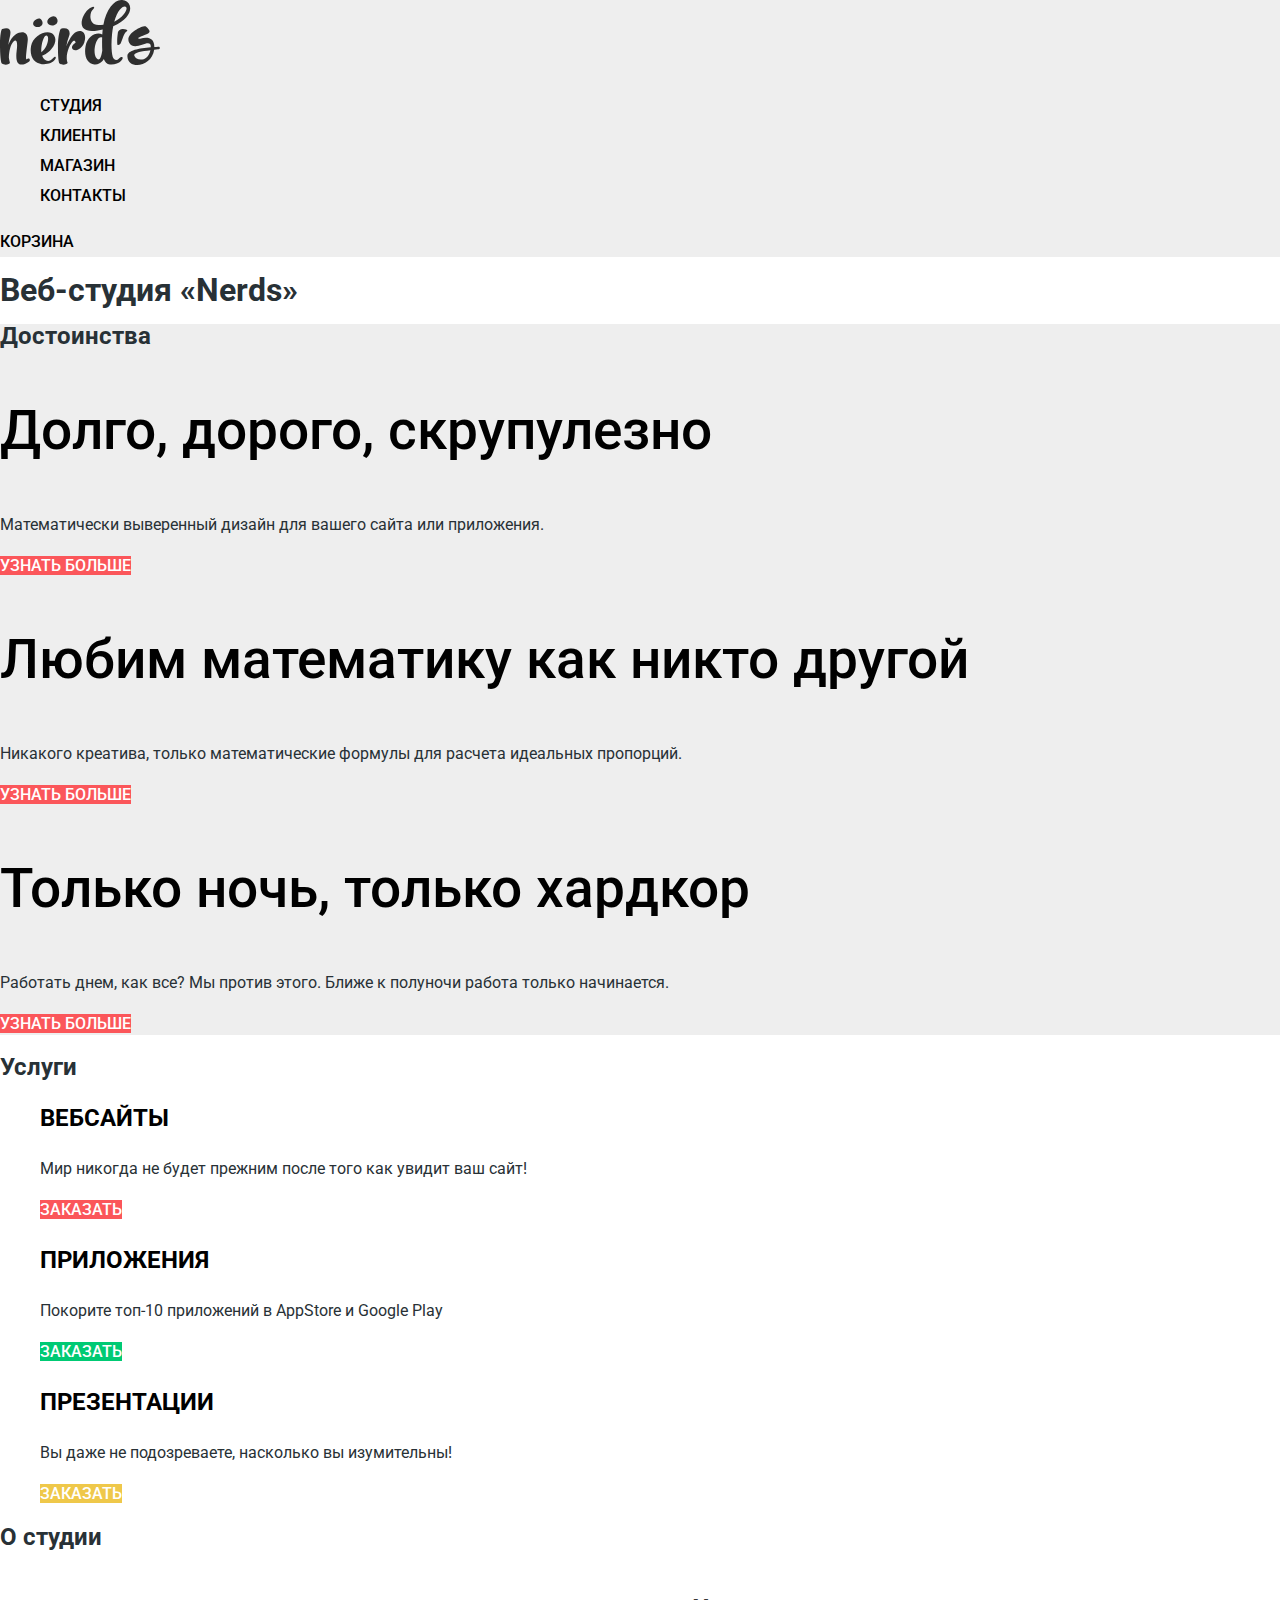
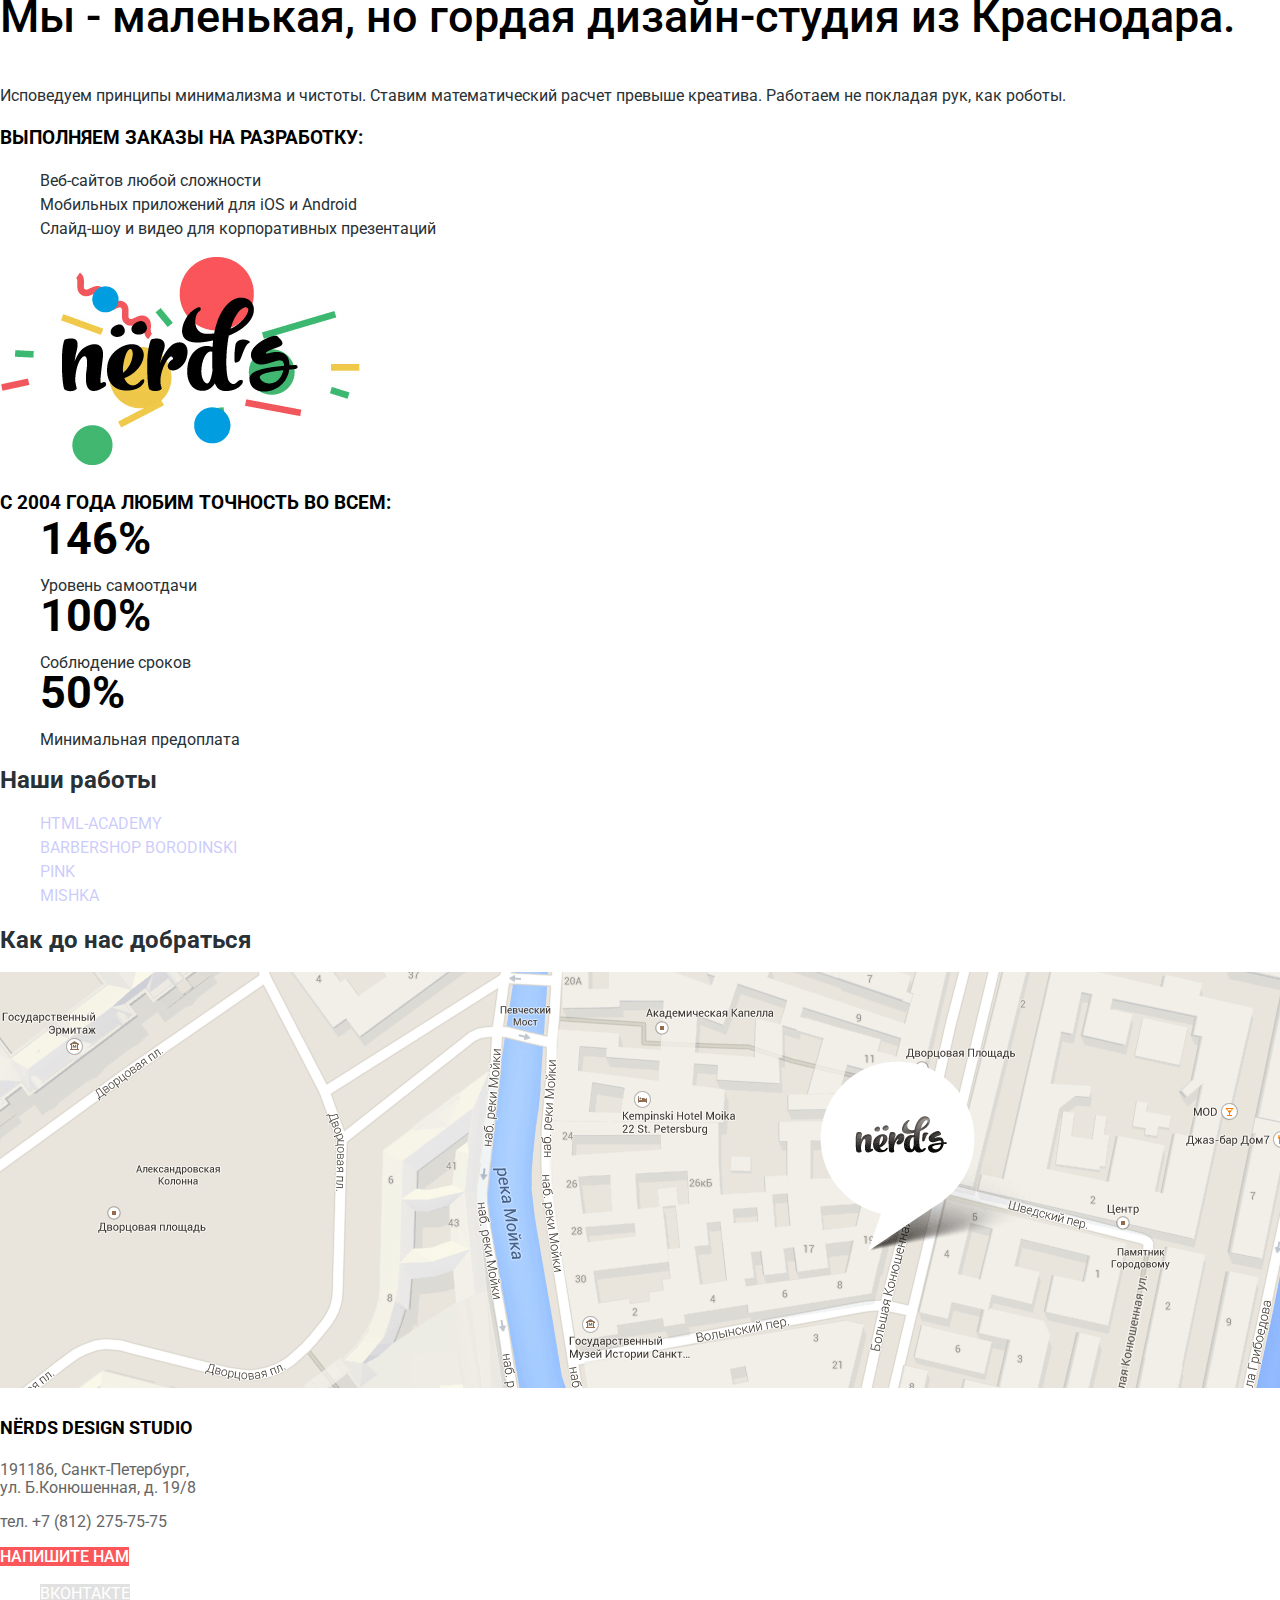
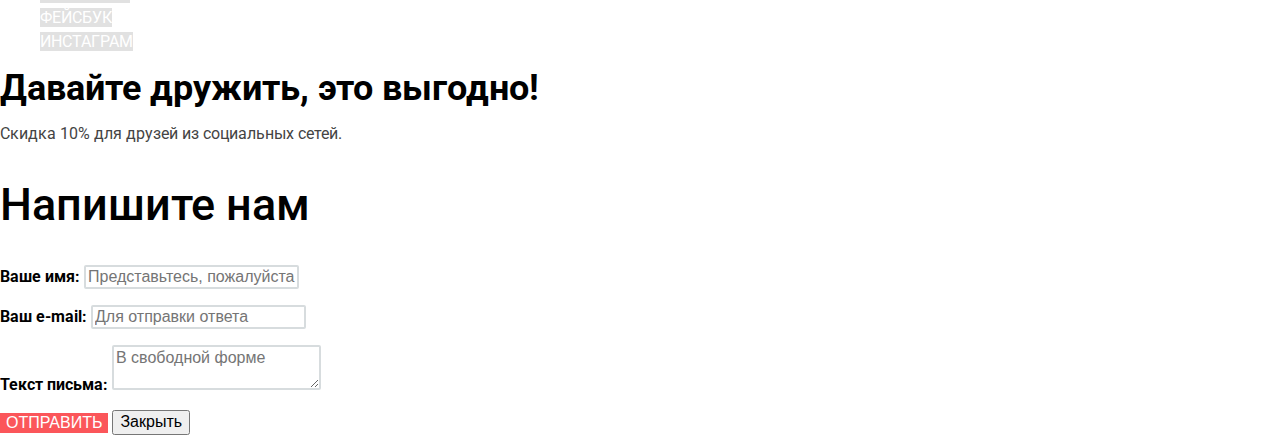
==== index.html @ 32ab4da9 "Базовая стилизация" ====
<!DOCTYPE html>
<html lang="ru">
<head>
	<meta charset="utf-8">
	<link href="css/normalize.css" rel="stylesheet">
	<link href="css/style.css" rel="stylesheet">
	<link href="https://fonts.googleapis.com/css?family=Roboto:400,500,700&amp;subset=cyrillic" rel="stylesheet">
	<title>Веб-студия «Nёrds»</title>
</head>
<body>
	<header class="main-header">
		<nav class="main-navigation">
    	<a class="main-header-logo">
      	<img src="img/nerds-logo.svg" width="160" height="65" alt="Логотип веб-студии «Nerds»">
      </a>
      <ul class="site-navigation">
        <li><a href="studio.html">Студия</a></li>
        <li><a href="customers.html">Клиенты</a></li>
        <li><a href="catalog.html">Магазин</a></li>
        <li><a href="contacts.html">Контакты</a></li>
      </ul>
      <a class="basket" href="#">Корзина</a>
		</nav>
	</header>
	<main class="container">
		<h1 class="visually-hidden">Веб-студия «Nerds»</h1>
		
		<section class="features">
			<h2 class="visually-hidden">Достоинства</h2>
		  <div class="slider">
		      <div class="slide">
		      	<h3 class="page-title">Долго, дорого, скрупулезно</h3>
		      	<p>Математически выверенный дизайн для вашего сайта или приложения.</p>
		      	<a class="button slide-button" href="#">Узнать больше</a>
		      </div>
		      <div class="slide">
		      	<h3 class="page-title">Любим математику как никто другой</h3>
		      	<p>Никакого креатива, только математические формулы для расчета идеальных пропорций.</p>
		      	<a class="button slide-button" href="#">Узнать больше</a>		      	
		      </div>
		      <div class="slide">
		      	<h3 class="page-title">Только ночь, только хардкор</h3>
		      	<p>Работать днем, как все? Мы против этого. Ближе к полуночи работа только начинается.</p>
		      	<a class="button slide-button" href="#">Узнать больше</a>		      	     	
		      </div>
		 </div>
		</section>
		<section class="services">
			<h2 class="visually-hidden">Услуги</h2>
			<ul class="services-list">
				<li class="services-item">
					<div><!-- Картинка в фоне --></div>
					<h3 class="services-title">Вебсайты</h3>
					<p>Мир никогда не будет прежним после того как увидит ваш сайт!</p>
					<a class="button button-red" href="#">Заказать</a>
				</li>
				<li class="services-item">
					<div><!-- Картинка в фоне --></div>
					<h3 class="services-title">Приложения</h3>
					<p>Покорите топ-10 приложений в AppStore и Google Play</p>
					<a class="button button-green" href="#">Заказать</a>
				</li>				
				<li class="services-item">
					<div><!-- Картинка в фоне --></div>
					<h3 class="services-title">Презентации</h3>
					<p>Вы даже не подозреваете, насколько вы изумительны!</p>
					<a class="button button-yellow" href="#">Заказать</a>
				</li>				
			</ul>
		</section>
		<section class="promo">
			<section class="promo-left">
				<h2 class="visually-hidden">О студии</h2>
				<p class="promo-big">Мы - маленькая, но гордая дизайн-студия из Краснодара.<p>
				<p>Исповедуем принципы минимализма и чистоты. Ставим математический расчет превыше креатива. Работаем не покладая рук, как роботы.</p>
				<h3>Выполняем заказы на разработку:</h3>
				<ul>
					<li>Веб-сайтов любой сложности</li>
					<li>Мобильных приложений для iOS и Android</li>
					<li>Слайд-шоу и видео для корпоративных презентаций</li>
				</ul>				
			</section>
			<section class="promo-right">
				<img src="img/nerds-illustration.png" width="360" height="208" alt="Логотип веб-студии «Nerds»">
				<h3>С 2004 года любим точность во всем:</h3>
				<ul>
					<li>
						<span class="promo-bold">146%</span>
						<p>Уровень самоотдачи</p>
					</li>
					<li>
						<span class="promo-bold">100%</span>
						<p>Соблюдение сроков</p>
					</li>
					<li>
						<span class="promo-bold">50%</span>
						<p>Минимальная предоплата</p>
					</li>					
				</ul>
			</section>
			<section class="promo-links">
				<h2 class="visually-hidden">Наши работы</h2>
				<ul>
					<li class="htmlacademy"><a href="#">HTML-Academy</a></li>
					<li class="borodinski"><a href="#">Barbershop Borodinski</a></li>
					<li class="pink"><a href="#">Pink</a></li>
					<li class="Mishka"><a href="#">Mishka</a></li>
				</ul>
			</section>
		</section>
	</main>
	<footer class="main-footer">
		<section class="footer-map">
			<h2 class="visually-hidden">Как до нас добраться</h2>
			<p>
				<img src="img/map.png" width="1440" height="416" alt="Офис компании по адресу: Санкт-Петербург, ул. Б.Конюшенная, д. 19/8">
			</p>
			<div class="footer-contacts">
				<h3>Nёrds design studio</h3>
				<p>
					191186, Санкт-Петербург,<br>
					ул. Б.Конюшенная, д. 19/8
				</p>
				<p>тел. +7 (812) 275-75-75</p>
				<a class="button button-write" href="#">Напишите нам</a>
			</div>
		</section>
		<section class="footer-social">
	    <ul>
	      <li><a class="social-button" href="#">Вконтакте</a></li>
	      <li><a class="social-button" href="#">Фейсбук</a></li>
	      <li><a class="social-button" href="#">Инстаграм</a></li>
	    </ul>
	    <b>Давайте дружить, это выгодно!</b>
	    <p>Скидка 10% для друзей из социальных сетей.</p>
		</section>
	</footer>

	<section class="modal modal-write">
		<h2>Напишите нам</h2>
    <form class="write-form" action="https://echo.htmlacademy.ru" method="post">
      <p class="write-item">
      	<label for="write-item-name">Ваше имя:</label>
      	<input id="write-item-name" type="text" name="name" value="" placeholder="Представьтесь, пожалуйста">
      </p>
      <p class="write-item">
      	<label for="write-item-email">Ваш e-mail:</label>
      	<input id="write-item-email" type="text" name="email" value="" placeholder="Для отправки ответа">
      </p>
      <p class="write-item">
      	<label for="write-item-text">Текст письма:</label>
      	<textarea id="write-item-text" type="text" name="text" value="" placeholder="В свободной форме"></textarea>
      </p>         
      <button class="button" type="submit">Отправить</button>
      <button class="modal-close">Закрыть</button>
    </form>			
	</section>	
</body>
</html>
---- css/style.css ----
body {
  margin: 0;
  padding: 0;

	font-family: 'Roboto', 'Myriad Pro', 'Candara', sans-serif;
	font-size: 16px;
	line-height: 24px;
	font-weight: 400;  /*Regular:400, Medium:500, Bold: 700*/
	color: #283136;

	background-color: #ffffff;
}

a {
	text-decoration: none;
	text-transform: uppercase;
}

ul {
	list-style: none;
}

.button {
  text-align: center;
  vertical-align: middle;
  text-transform: uppercase;

	line-height: 18px;	
	font-weight: 500;
	color: #ffffff;

  border: none;	
}

.main-header {
	background-color: #eeeeee;
}

.main-navigation {
	font-size: 16px;
	line-height: 30px;
	font-weight: 500;
}

.main-header-logo:hover {
	opacity: 0.8;
}

.main-header-logo:active {
	opacity: 0.3;
}

.main-navigation a {
	color: #000000;
}

.main-navigation a:hover {
	color: #fb565a;
}

.main-navigation a:active {
	color: #000000;
	opacity: 0.3;
}

.site-navigation-current a {
	padding-bottom: 12px;
	border-bottom: 2px solid #fb565a;
}

.page-title {
	font-size: 55px;
	line-height: 55px;
	color: #000000;
	font-weight: 500;	

	background-color: #eeeeee;
}

.features {
	background-color: #eeeeee;
}

.slide-button {
	background-color: #fb565a;
}

.slide-button:hover {
	background-color: #e74246;
}

.slide-button:active {
	opacity: 0.3;

	background-color: #d7373b;
}

.services-title {
	font-size: 24px;
	line-height: 30px;
	color: #000000;
	font-weight: 700;
	text-transform: uppercase;
}

.services-list li:nth-child(1) div {
	background-color: #fb565a;
	background-image: url("img/illustration-1.jpg");
  background-position: 0 0;
  background-repeat: repeat;
}

.services-list li:nth-child(2) div {
	background-color: #00ca74;
	background-image: url("img/illustration-2.jpg");
  background-position: 0 0;
  background-repeat: repeat;	
}

.services-list li:nth-child(3) div {
	background-color: #efc84a;
	background-image: url("img/illustration-3.jpg");
  background-position: 0 0;
  background-repeat: repeat;	
}

.button-red {
	background-color: #fb565a;
}

.button-red:hover {
	background-color: #e74246;
}

.button-red:active {
	opacity: 0.3;

	background-color: #d7373b;
}

.button-green {
	background-color: #00ca74;
}

.button-green:hover {
	background-color: #00bc6c;
}

.button-green:active {
	opacity: 0.3;

	background-color: #00aa62;
}

.button-yellow {
	background-color: #efc84a;
}

.button-yellow:hover {
	background-color: #eab534;
}

.button-yellow:active {
	opacity: 0.3;

	background-color: #e5a722;
}

.promo-big {
	font-size: 45px;
	line-height: 45px;
	color: #000000;
	font-weight: 500;	
}

.promo h3 {
	font-weight: 700;
	color: #000000;
	text-transform: uppercase;
}

.promo-right p {
	line-height: 18px;
}

.promo-bold {
	font-size: 45px;
	line-height: 10.06px;
	color: #000000;
	font-weight: 700;	
}

.promo-links li {
	opacity: 0.2;
}

.promo-links li:hover {
	opacity: 1;
}

.promo-links li:active {
	opacity: 0.1;
}

.promo-links .htmlacademy {
	background-image: url("img/logo-htmlacademy.png");
}

.promo-links .htmlacademy {
	background-image: url("img/logo-borodinski.png");
}

.promo-links .htmlacademy {
	background-image: url("img/logo-pink.png");
}

.promo-links .htmlacademy {
	background-image: url("img/logo-Mishka.png");
}

.filter fieldset {
  border: none;
}

.filter legend {
	font-size: 18px;
	line-height: 30px;
	color: #000000;
	font-weight: 700;
	text-transform: uppercase;
}

.filter label {
	line-height: 20px;
	text-transform: uppercase;
}

.filter-option input + label {
	line-height: 20px;
	text-transform: none;

	color: #283136;
}

.filter-option input:hover + label {
	color: #000000;
}

.filter-option input:disabled + label {
	opacity: 0.3;
}

.filter-button {
  color: #000000;

  background-color: #eeeeee;
}

.filter-button:hover {
	background-color: #dfdfdf;
}

.filter-button:active {
	opacity: 0.3;

	background-color: #d5d5d5;
}

.sorting fieldset {
  border: none;
}

.sorting legend {
	font-size: 18px;
	line-height: 18px;
	color: #000000;
	font-weight: 700;	

	text-transform: uppercase;	
}

.sorting-option label {
	font-size: 14px;
	line-height: 18px;
	color: #000000;
	font-weight: 400;	

	text-transform: uppercase;	
	opacity: 0.3;
}

.sorting-option label:hover {
	opacity: 0.6;
}

.sorting-option label:active {
	opacity: 1;
}

.option-current label {
	opacity: 1;
}

.catalog-item {
	border: 1px solid rgba(0,1,1,0.1);
}

.catalog-item:hover {
	border-color: rgba(77,77,77,0.1);
	box-shadow: 0 0 10px rgba(0, 1, 1, 0.2);
}

.catalog-item-hover h3 {
	font-size: 18px;
	line-height: 30px;
	color: #000000;
	font-weight: 700;	

	text-transform: uppercase; 
}

.catalog-item-hover p {
	font-size: 16px;
	line-height: 18px;
	color: #666666;
	font-weight: 400;	
}

.button-buy {
	background-color: #fb565a;
}

.button-buy:hover {
	background-color: #e74246;
}

.button-buy:active {
	opacity: 0.3;

	background-color: #d7373b;
}

.pagination-item a {
	color: #000000;
	font-weight: 500;

	background-color: #eeeeee;
}

.pagination-item a:hover {
	background-color: #dfdfdf;
}

.pagination-item a:active {
	background-color: #d5d5d5;
}

.pagination-item-current a {
	background-color: #ffffff;
	border: 3px solid #dbdbdb;
	border-radius: 2px;
}

.pagination-item-current a:hover,
.pagination-item-current a:active {
	background-color: #ffffff;
}

.footer-contacts {
	line-height: 18px;
	color: #666666;
}

.footer-contacts h3 {
	font-size: 18px;
	line-height: 30px;
	color: #000000;
	font-weight: 700;	

	text-transform: uppercase;
}

.button-write {
	background-color: #fb565a;
}

.button-write:hover {
	background-color: #e74246;
}

.button-write:active {
	opacity: 0.3;

	background-color: #d7373b;
}

.social-button {
	color: #ffffff;

	background-color: #e1e1e1;
}

.social-button:hover {
	background-color: #e74246;
}

.social-button:active {
	opacity: 0.3;

	background-color: #d7373b;
}

.footer-social b {
	font-size: 36px;
	line-height: 36px;
	color: #000000;
	font-weight: 700;
}

.footer-social p {
	line-height: 22px;
	color: #444444;
}

.modal {
	line-height: 18px;
}

.modal h2 {
	font-size: 45px;
	line-height: 45px;
	color: #000000;
	font-weight: 500;	
}

.write-item label {
	color: #000000;
	font-weight: 700;	
}

.write-item input, 
.write-item textarea {
	background-color: transparent;

	border: 2px solid #d7dcde;
	border-radius: 2px;
}

.write-item input:hover,
.write-item textarea:hover {
	border-color: #b4b9bb;
}

.write-item input:focus,
.write-item textarea:focus {
	border-color: #000000;
}

.write-item input:invalid,
.write-item textarea:invalid {
	color: #e74246;

	border-color: #e74246;
}

.write-form .button {
	font-size: 16px;
	line-height: 18px;
	color: #ffffff;
	text-transform: uppercase;

  text-align: center;
  vertical-align: middle;

	background-color: #fb565a;
	border: none;
}

.write-form button:hover {
	background-color: #e74246;
}

.write-form button:active {
	opacity: 0.3;

	background-color: #d7373b;
}
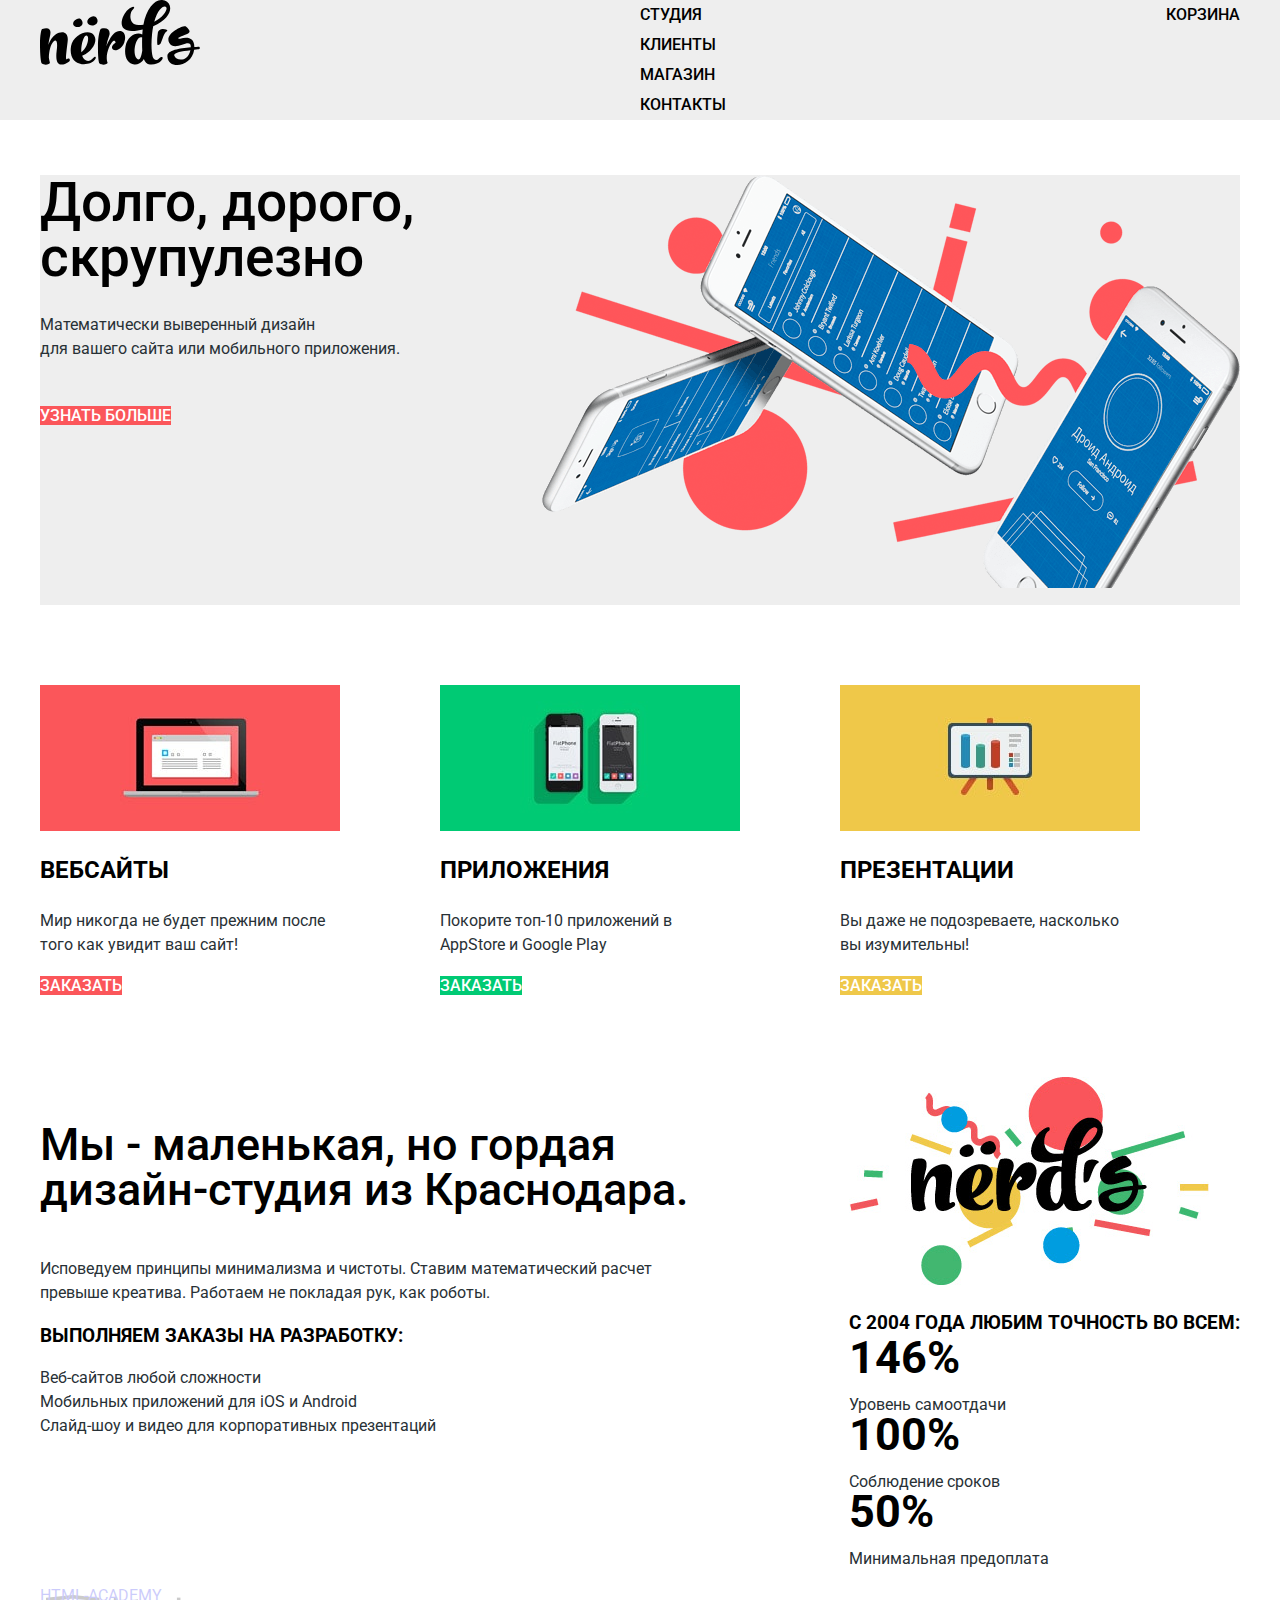
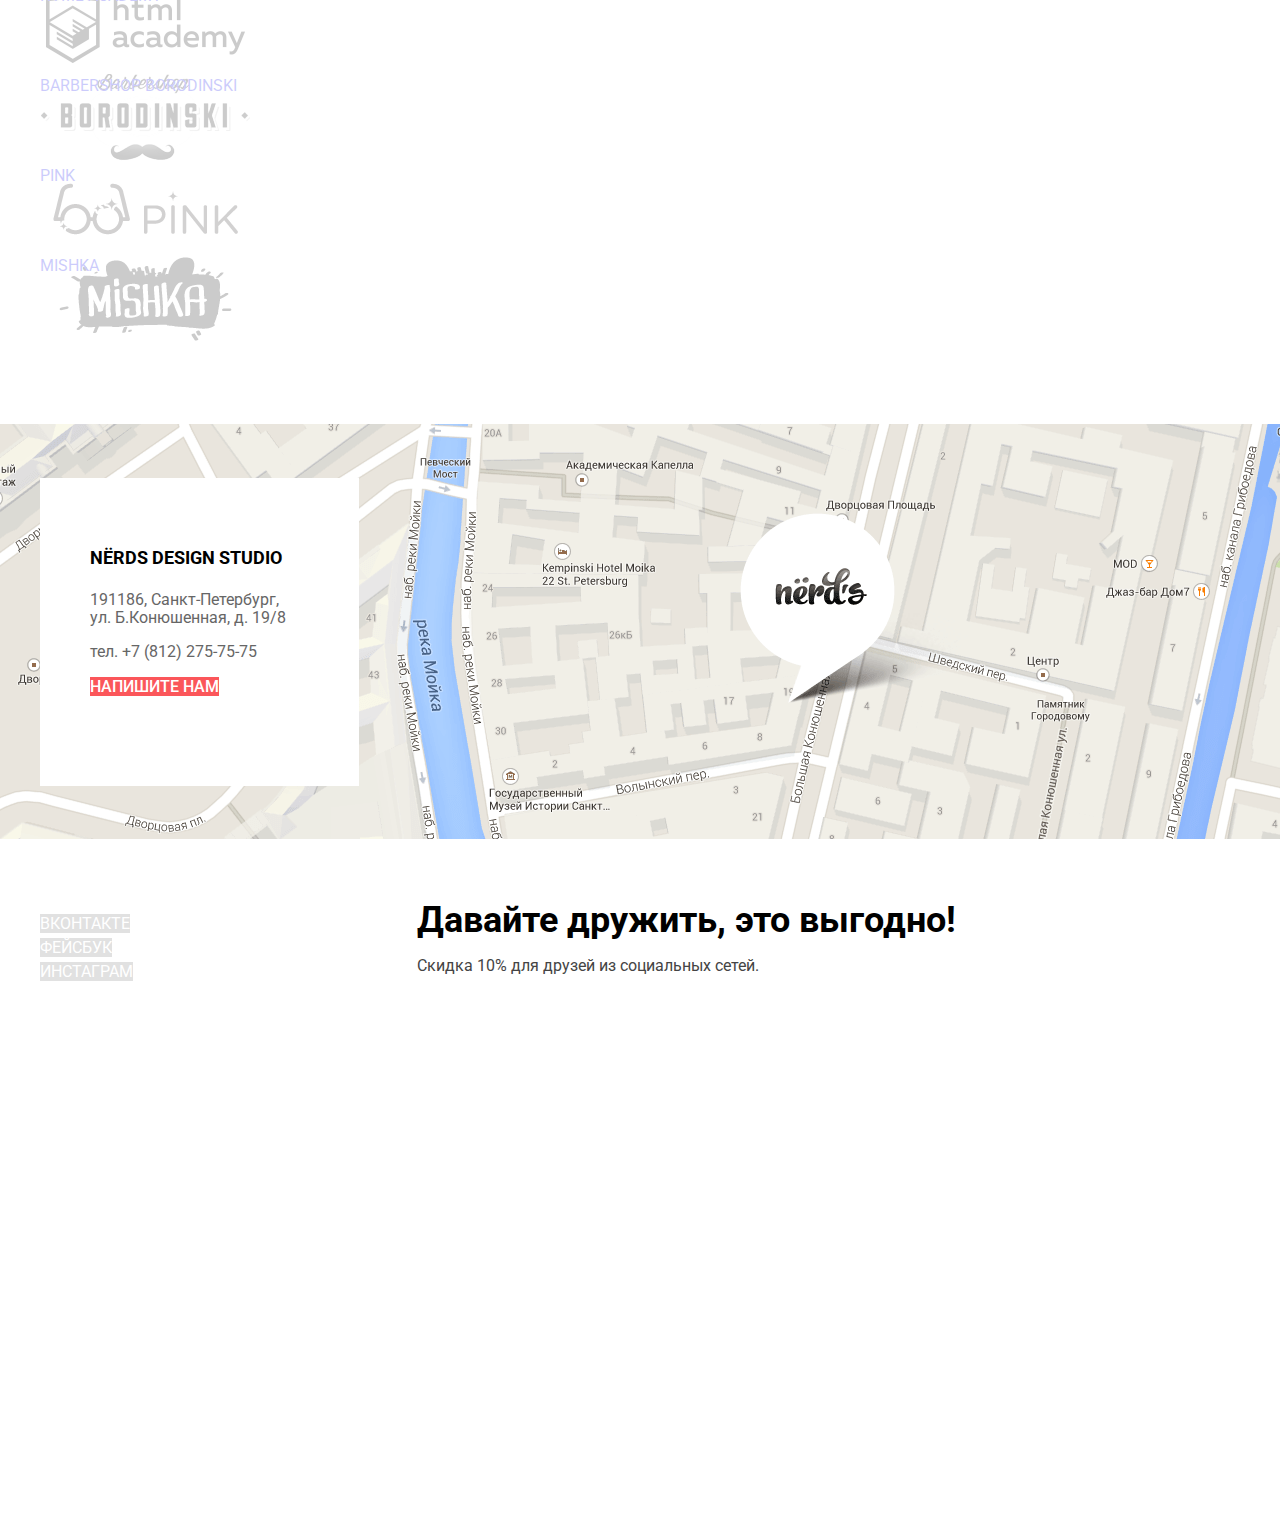
==== commit 3d58759f: "Сетка на флексбоксах Nerds" ====
--- a/index.html
+++ b/index.html
@@ -9,7 +9,7 @@
 </head>
 <body>
 	<header class="main-header">
-		<nav class="main-navigation">
+		<nav class="main-navigation container">
     	<a class="main-header-logo">
       	<img src="img/nerds-logo.svg" width="160" height="65" alt="Логотип веб-студии «Nerds»">
       </a>
@@ -29,18 +29,18 @@
 			<h2 class="visually-hidden">Достоинства</h2>
 		  <div class="slider">
 		      <div class="slide">
-		      	<h3 class="page-title">Долго, дорого, скрупулезно</h3>
-		      	<p>Математически выверенный дизайн для вашего сайта или приложения.</p>
+		      	<h3 class="page-title">Долго, дорого,<br>скрупулезно</h3>
+		      	<p>Математически выверенный дизайн<br>для вашего сайта или мобильного приложения.</p>
 		      	<a class="button slide-button" href="#">Узнать больше</a>
 		      </div>
-		      <div class="slide">
-		      	<h3 class="page-title">Любим математику как никто другой</h3>
-		      	<p>Никакого креатива, только математические формулы для расчета идеальных пропорций.</p>
-		      	<a class="button slide-button" href="#">Узнать больше</a>		      	
+		      <div class="slide visually-hidden"> <!-- visually-hidden временно -->
+		      	<h3 class="page-title">Любим математику<br>как никто другой</h3>
+		      	<p>Никакого креатива, только математические формулы<br>для расчета идеальных пропорций.</p>
+		      	<a class="button slide-button" href="#">Узнать больше</a>		      
 		      </div>
-		      <div class="slide">
-		      	<h3 class="page-title">Только ночь, только хардкор</h3>
-		      	<p>Работать днем, как все? Мы против этого. Ближе к полуночи работа только начинается.</p>
+		      <div class="slide visually-hidden"> <!-- visually-hidden временно -->
+		      	<h3 class="page-title">Только ночь,<br>только хардкор</h3>
+		      	<p>Работать днем, как все? Мы против этого.<br>Ближе к полуночи работа только начинается.</p>
 		      	<a class="button slide-button" href="#">Узнать больше</a>		      	     	
 		      </div>
 		 </div>
@@ -69,35 +69,37 @@
 			</ul>
 		</section>
 		<section class="promo">
-			<section class="promo-left">
-				<h2 class="visually-hidden">О студии</h2>
-				<p class="promo-big">Мы - маленькая, но гордая дизайн-студия из Краснодара.<p>
-				<p>Исповедуем принципы минимализма и чистоты. Ставим математический расчет превыше креатива. Работаем не покладая рук, как роботы.</p>
-				<h3>Выполняем заказы на разработку:</h3>
-				<ul>
-					<li>Веб-сайтов любой сложности</li>
-					<li>Мобильных приложений для iOS и Android</li>
-					<li>Слайд-шоу и видео для корпоративных презентаций</li>
-				</ul>				
-			</section>
-			<section class="promo-right">
-				<img src="img/nerds-illustration.png" width="360" height="208" alt="Логотип веб-студии «Nerds»">
-				<h3>С 2004 года любим точность во всем:</h3>
-				<ul>
-					<li>
-						<span class="promo-bold">146%</span>
-						<p>Уровень самоотдачи</p>
-					</li>
-					<li>
-						<span class="promo-bold">100%</span>
-						<p>Соблюдение сроков</p>
-					</li>
-					<li>
-						<span class="promo-bold">50%</span>
-						<p>Минимальная предоплата</p>
-					</li>					
-				</ul>
-			</section>
+			<div class="promo-columns">
+				<section class="promo-left">
+					<h2 class="visually-hidden">О студии</h2>
+					<p class="promo-big">Мы - маленькая, но гордая дизайн-студия из Краснодара.<p>
+					<p>Исповедуем принципы минимализма и чистоты. Ставим математический расчет превыше креатива. Работаем не покладая рук, как роботы.</p>
+					<h3>Выполняем заказы на разработку:</h3>
+					<ul>
+						<li>Веб-сайтов любой сложности</li>
+						<li>Мобильных приложений для iOS и Android</li>
+						<li>Слайд-шоу и видео для корпоративных презентаций</li>
+					</ul>				
+				</section>
+				<section class="promo-right">
+					<img src="img/nerds-illustration.png" width="360" height="208" alt="Логотип веб-студии «Nerds»">
+					<h3>С 2004 года любим точность во всем:</h3>
+					<ul>
+						<li>
+							<span class="promo-bold">146%</span>
+							<p>Уровень самоотдачи</p>
+						</li>
+						<li>
+							<span class="promo-bold">100%</span>
+							<p>Соблюдение сроков</p>
+						</li>
+						<li>
+							<span class="promo-bold">50%</span>
+							<p>Минимальная предоплата</p>
+						</li>					
+					</ul>
+				</section>
+			</div>	
 			<section class="promo-links">
 				<h2 class="visually-hidden">Наши работы</h2>
 				<ul>
@@ -112,31 +114,35 @@
 	<footer class="main-footer">
 		<section class="footer-map">
 			<h2 class="visually-hidden">Как до нас добраться</h2>
-			<p>
+			<p class="visually-hidden">
 				<img src="img/map.png" width="1440" height="416" alt="Офис компании по адресу: Санкт-Петербург, ул. Б.Конюшенная, д. 19/8">
 			</p>
-			<div class="footer-contacts">
-				<h3>Nёrds design studio</h3>
-				<p>
-					191186, Санкт-Петербург,<br>
-					ул. Б.Конюшенная, д. 19/8
-				</p>
-				<p>тел. +7 (812) 275-75-75</p>
-				<a class="button button-write" href="#">Напишите нам</a>
+			<div class="container">
+				<div class="footer-contacts">
+					<h3>Nёrds design studio</h3>
+					<p>
+						191186, Санкт-Петербург,<br>
+						ул. Б.Конюшенная, д. 19/8
+					</p>
+					<p>тел. +7 (812) 275-75-75</p>
+					<a class="button button-write" href="#">Напишите нам</a>
+				</div>
 			</div>
 		</section>
-		<section class="footer-social">
+		<section class="footer-social container">
 	    <ul>
 	      <li><a class="social-button" href="#">Вконтакте</a></li>
 	      <li><a class="social-button" href="#">Фейсбук</a></li>
 	      <li><a class="social-button" href="#">Инстаграм</a></li>
 	    </ul>
-	    <b>Давайте дружить, это выгодно!</b>
-	    <p>Скидка 10% для друзей из социальных сетей.</p>
+	    <div>
+		    <b>Давайте дружить, это выгодно!</b>
+		    <p>Скидка 10% для друзей из социальных сетей.</p>
+	    </div>
 		</section>
 	</footer>
 
-	<section class="modal modal-write">
+	<section class="modal modal-write visually-hidden"> <!-- visually-hidden временно -->
 		<h2>Напишите нам</h2>
     <form class="write-form" action="https://echo.htmlacademy.ru" method="post">
       <p class="write-item">
@@ -154,6 +160,6 @@
       <button class="button" type="submit">Отправить</button>
       <button class="modal-close">Закрыть</button>
     </form>			
-	</section>	
+	</section>
 </body>
 </html>--- a/css/style.css
+++ b/css/style.css
@@ -17,7 +17,23 @@
 }
 
 ul {
+  margin: 0;
+  padding: 0;	
 	list-style: none;
+}
+
+.visually-hidden {
+  position: absolute;
+  clip: rect(0 0 0 0);
+  width: 1px;
+  height: 1px;
+  margin: -1px;
+ }
+
+ .container {
+  width: 1200px;
+  margin: 0 auto;
+  padding: 0 20px;	
 }
 
 .button {
@@ -36,7 +52,15 @@
 	background-color: #eeeeee;
 }
 
+.inner-page .main-header {
+	margin-bottom: 60px;
+}
+
 .main-navigation {
+	display: flex;
+	justify-content: space-between;
+	
+
 	font-size: 16px;
 	line-height: 30px;
 	font-weight: 500;
@@ -72,13 +96,64 @@
 	font-size: 55px;
 	line-height: 55px;
 	color: #000000;
-	font-weight: 500;	
+	font-weight: 500;
 
 	background-color: #eeeeee;
 }
 
-.features {
+.slide .page-title {
+	margin-bottom: 28px;
+}
+
+.inner-page .page-title {
+	box-sizing: border-box;
+	height: 240px;
+	width: 100%;
+	margin: 0;
+	
+	padding-top: 82px;
+	text-align: center;
+}
+
+.features {	
+	margin-bottom: 80px;
+
 	background-color: #eeeeee;
+}
+
+.slide {
+	height: 430px;
+
+	background-repeat: no-repeat;
+	background-position: top right;
+}
+
+.slide:nth-child(1) {
+	background-image: url("../img/slide1.png");
+}
+
+.slide:nth-child(1) .page-title {
+	width: 400px;
+}
+
+.slide:nth-child(2) {
+	background-image: url("../img/slide2.png");
+}
+
+.slide:nth-child(2) .page-title {
+	width: 520px;
+}
+
+.slide:nth-child(3) {
+	background-image: url("../img/slide3.png");
+}
+
+.slide:nth-child(3) .page-title {
+	width: 415px;
+}
+
+.slide p {
+	margin-bottom: 42px;
 }
 
 .slide-button {
@@ -93,6 +168,15 @@
 	opacity: 0.3;
 
 	background-color: #d7373b;
+}
+
+.services {
+	margin-bottom: 80px;
+}
+
+.services-list {
+	display: flex;
+	justify-content: flex-start;
 }
 
 .services-title {
@@ -103,25 +187,30 @@
 	text-transform: uppercase;
 }
 
-.services-list li:nth-child(1) div {
+.services-item {
+	margin-right: 100px;
+}
+
+.services-item div {
+  width: 300px;
+  height: 146px;
+  background-position: 0 0;
+  background-repeat: no-repeat;  
+}
+
+.services-item:nth-child(1) div {
 	background-color: #fb565a;
-	background-image: url("img/illustration-1.jpg");
-  background-position: 0 0;
-  background-repeat: repeat;
-}
-
-.services-list li:nth-child(2) div {
+	background-image: url("../img/illustration-1.jpg");
+}
+
+.services-item:nth-child(2) div {
 	background-color: #00ca74;
-	background-image: url("img/illustration-2.jpg");
-  background-position: 0 0;
-  background-repeat: repeat;	
-}
-
-.services-list li:nth-child(3) div {
+	background-image: url("../img/illustration-2.jpg");
+}
+
+.services-item:nth-child(3) div {
 	background-color: #efc84a;
-	background-image: url("img/illustration-3.jpg");
-  background-position: 0 0;
-  background-repeat: repeat;	
+	background-image: url("../img/illustration-3.jpg");
 }
 
 .button-red {
@@ -164,6 +253,20 @@
 	opacity: 0.3;
 
 	background-color: #e5a722;
+}
+
+.promo {
+	display: flex;
+	flex-direction: column;
+}
+
+.promo-columns {
+	display: flex;
+	justify-content: space-between;
+}
+
+.promo-left {
+	width: 660px;
 }
 
 .promo-big {
@@ -202,23 +305,40 @@
 	opacity: 0.1;
 }
 
+.promo-links li {
+	width: 210px;
+	height: 90px;
+	background-position: center center;
+	background-repeat: no-repeat;
+}
+
 .promo-links .htmlacademy {
-	background-image: url("img/logo-htmlacademy.png");
-}
-
-.promo-links .htmlacademy {
-	background-image: url("img/logo-borodinski.png");
-}
-
-.promo-links .htmlacademy {
-	background-image: url("img/logo-pink.png");
-}
-
-.promo-links .htmlacademy {
-	background-image: url("img/logo-Mishka.png");
+	background-image: url("../img/logo-htmlacademy.png");
+}
+
+.promo-links .borodinski {
+	background-image: url("../img/logo-borodinski.png");
+}
+
+.promo-links .pink {
+	background-image: url("../img/logo-pink.png");
+}
+
+.promo-links .Mishka {
+	background-image: url("../img/logo-Mishka.png");
+}
+
+.catalog-columns {
+  display: flex;
+  justify-content: space-between;
+}
+
+.filters {
+	width: 260px;
 }
 
 .filter fieldset {
+	padding: 0;
   border: none;
 }
 
@@ -235,6 +355,11 @@
 	text-transform: uppercase;
 }
 
+.filter-price {
+	background-color: #eeeeee;
+	border: none;
+}
+
 .filter-option input + label {
 	line-height: 20px;
 	text-transform: none;
@@ -266,6 +391,10 @@
 	background-color: #d5d5d5;
 }
 
+.catalog {
+	width: 760px;
+}
+
 .sorting fieldset {
   border: none;
 }
@@ -301,13 +430,71 @@
 	opacity: 1;
 }
 
+.catalog-list {
+	display: flex;
+  flex-wrap: wrap;
+
+  width: 760px;
+  padding: 0;
+  margin: 0;
+}
+
 .catalog-item {
-	border: 1px solid rgba(0,1,1,0.1);
-}
-
-.catalog-item:hover {
+	width: 360px;
+	height: 616px;
+	margin-right: 40px;
+	margin-bottom: 33px;
+	position: relative;
+
+	box-shadow: inset 0px 0px 0px 1px rgba(0,1,1,0.1);
+	border-radius: 5px 5px 0 0;
+}
+
+.catalog-item:nth-child(even) {
+	margin-right: 0;
+}
+
+.catalog-item:hover .catalog-item-hover {
+	display: block;
+}
+
+.catalog-item div:first-child {
+	width: 360px;
+	height: 40px;
+	background-image: url("../img/browser-light.svg");
+	margin: 0;
+}
+
+.catalog-item-hover {
+	height: inherit;
+	position: absolute;
+	top: 0;
+	left: 0;
+
 	border-color: rgba(77,77,77,0.1);
-	box-shadow: 0 0 10px rgba(0, 1, 1, 0.2);
+	box-shadow: 0 0 10px rgba(0, 1, 1, 0.2);	
+	display: none;	
+}
+
+.catalog-item-hover div:first-child {
+	width: 360px;
+	height: 40px;
+	margin: 0;
+	
+	background-image: url("../img/browser.svg");
+}
+
+.catalog-item-hover div:last-child {
+	box-sizing: border-box;
+	width: 360px;
+	height: 231px;	
+	position: absolute;
+	bottom: 0;
+
+	text-align: center;
+	padding-top: 30px;
+
+	background-color: #eeeeee;
 }
 
 .catalog-item-hover h3 {
@@ -317,6 +504,9 @@
 	font-weight: 700;	
 
 	text-transform: uppercase; 
+
+	margin-top: 0;
+	margin-bottom: 19px;
 }
 
 .catalog-item-hover p {
@@ -324,6 +514,8 @@
 	line-height: 18px;
 	color: #666666;
 	font-weight: 400;	
+
+	margin-bottom: 30px;
 }
 
 .button-buy {
@@ -338,6 +530,10 @@
 	opacity: 0.3;
 
 	background-color: #d7373b;
+}
+
+.pagination-list {
+	margin-top: 60px;
 }
 
 .pagination-item a {
@@ -366,9 +562,35 @@
 	background-color: #ffffff;
 }
 
+.main-footer {
+	margin-top: 80px;
+}
+
+.inner-page .main-footer {
+	margin-top: 60px;
+}
+
+.footer-map {
+	height: 415px;
+	background-image: url("../img/map.png");
+	background-position: top center;
+	background-repeat: no-repeat;
+}
+
+.footer-map .container {
+	padding-top: 54px;
+}
+
 .footer-contacts {
+	box-sizing: border-box;
+	width: 319px;
+	height: 308px;
+	padding: 47px 50px;
+
 	line-height: 18px;
 	color: #666666;
+
+	background-color: #ffffff;
 }
 
 .footer-contacts h3 {
@@ -392,6 +614,17 @@
 	opacity: 0.3;
 
 	background-color: #d7373b;
+}
+
+.footer-social {
+	display: flex;
+	align-items: center;
+	height: 217px;
+}
+
+.footer-social div {
+	margin-left: auto;
+	margin-right: auto;
 }
 
 .social-button {
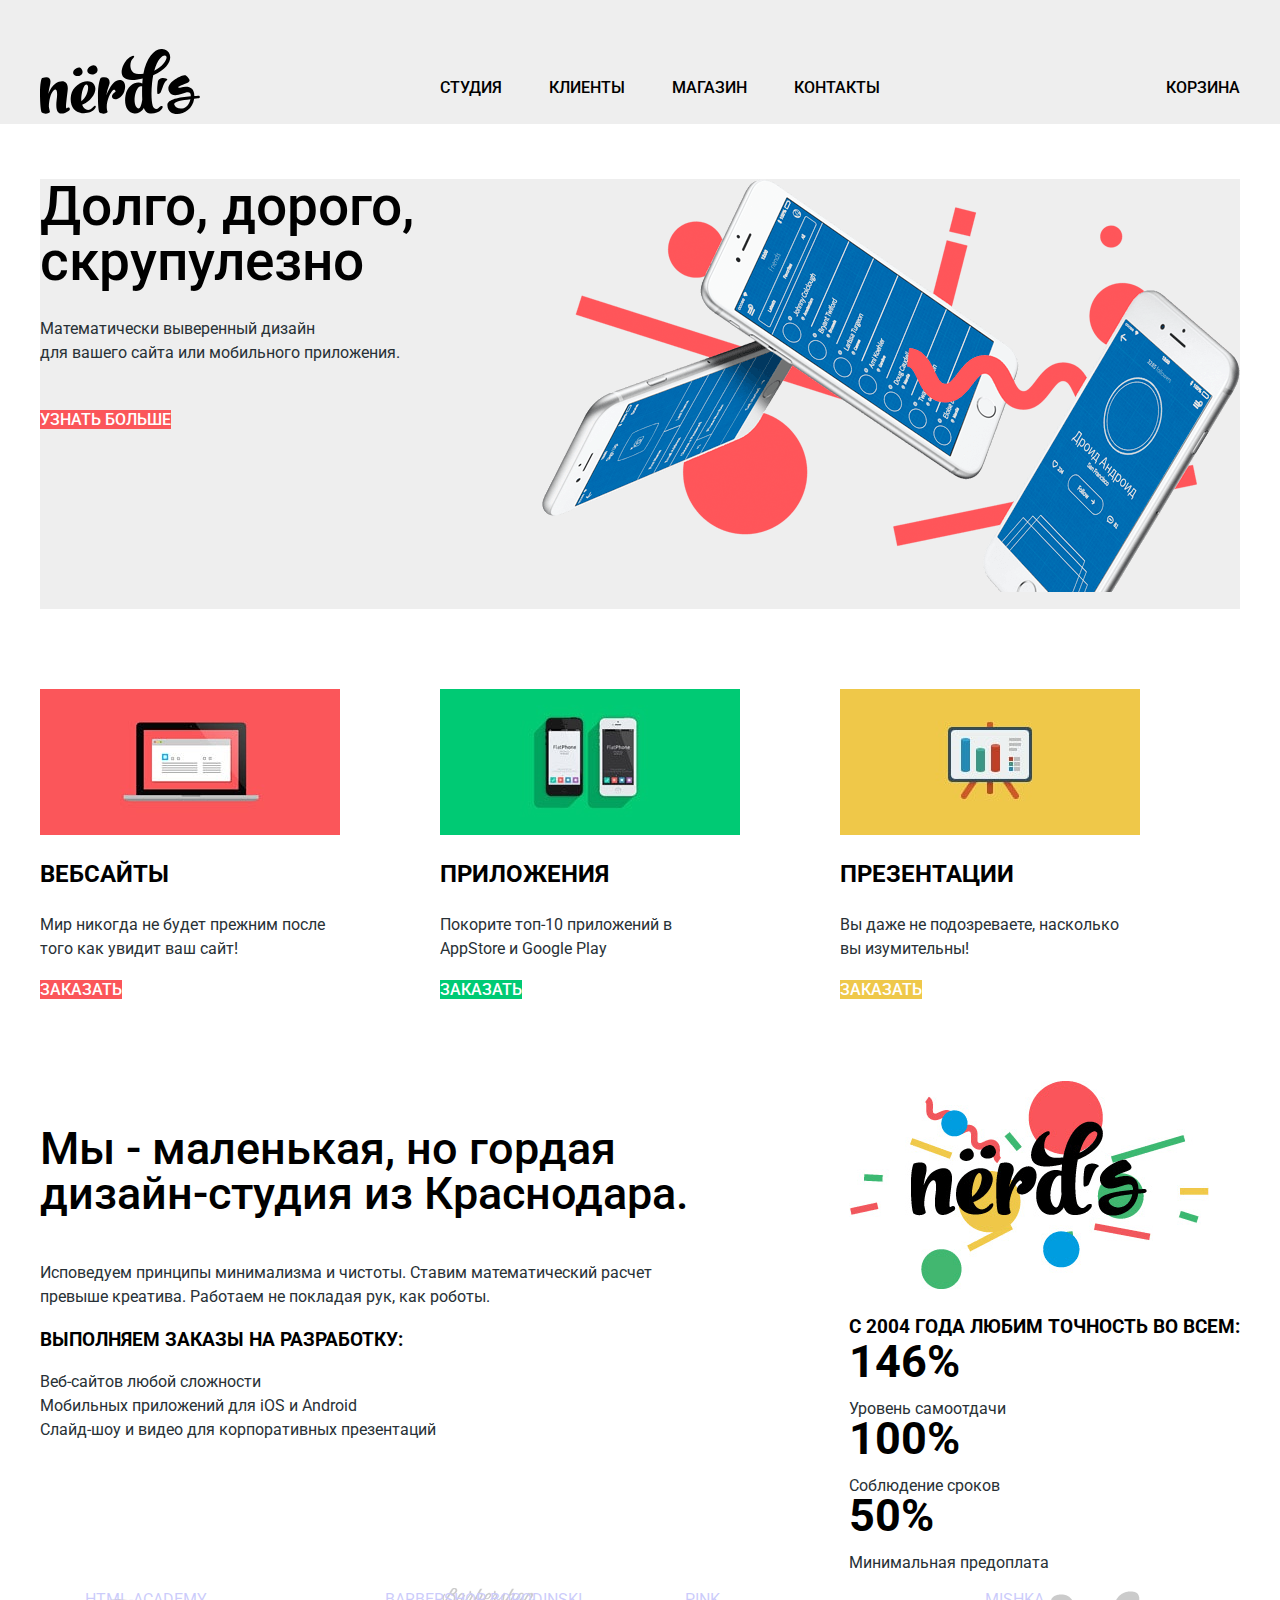
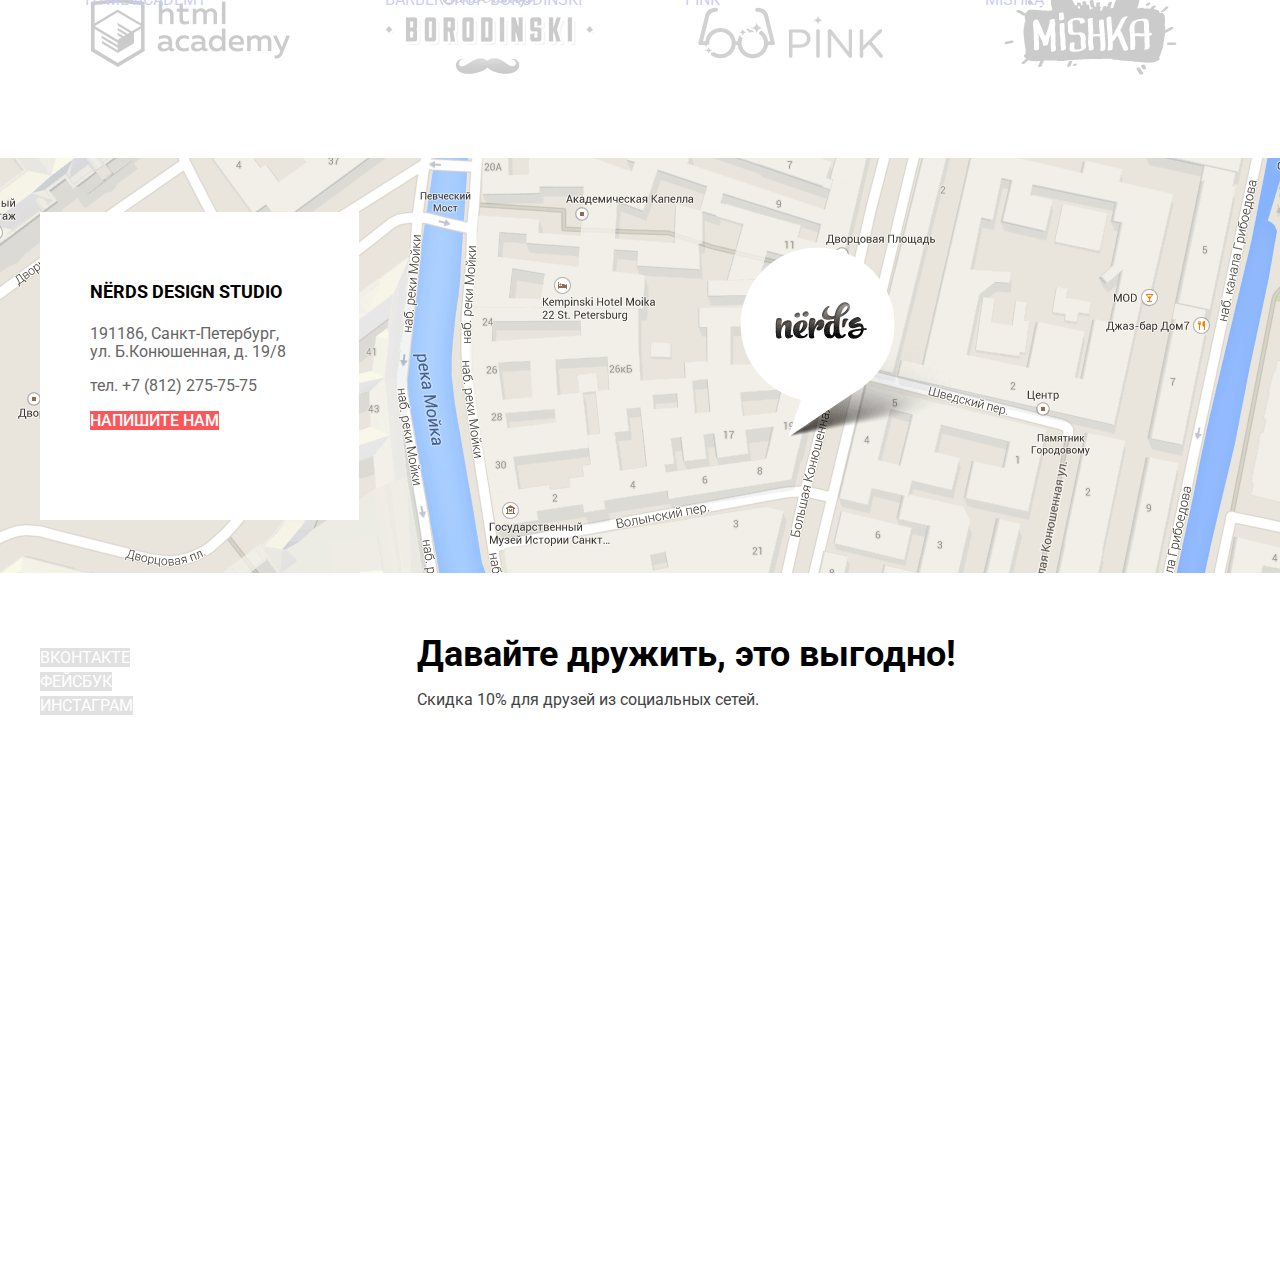
==== commit b32a2788: "Исправления: меню и лого проектов" ====
--- a/index.html
+++ b/index.html
@@ -19,7 +19,7 @@
         <li><a href="catalog.html">Магазин</a></li>
         <li><a href="contacts.html">Контакты</a></li>
       </ul>
-      <a class="basket" href="#">Корзина</a>
+      <a class="cart" href="#">Корзина</a>
 		</nav>
 	</header>
 	<main class="container">
--- a/css/style.css
+++ b/css/style.css
@@ -66,6 +66,10 @@
 	font-weight: 500;
 }
 
+.main-header-logo {
+	margin-top: 49px;
+}
+
 .main-header-logo:hover {
 	opacity: 0.8;
 }
@@ -87,9 +91,27 @@
 	opacity: 0.3;
 }
 
+.site-navigation {
+	display: flex;
+	flex-wrap: wrap;
+}
+
+.site-navigation a {
+	display: block;
+
+	margin-top: 73px;
+	margin-right: 47px;
+}
+
 .site-navigation-current a {
-	padding-bottom: 12px;
+	padding-bottom: 5px;
 	border-bottom: 2px solid #fb565a;
+}
+
+.cart {
+	display: block;
+
+	margin-top: 73px;
 }
 
 .page-title {
@@ -293,6 +315,11 @@
 	font-weight: 700;	
 }
 
+.promo-links ul {
+	display: flex;
+	justify-content: space-around; /*временно*/
+}
+
 .promo-links li {
 	opacity: 0.2;
 }
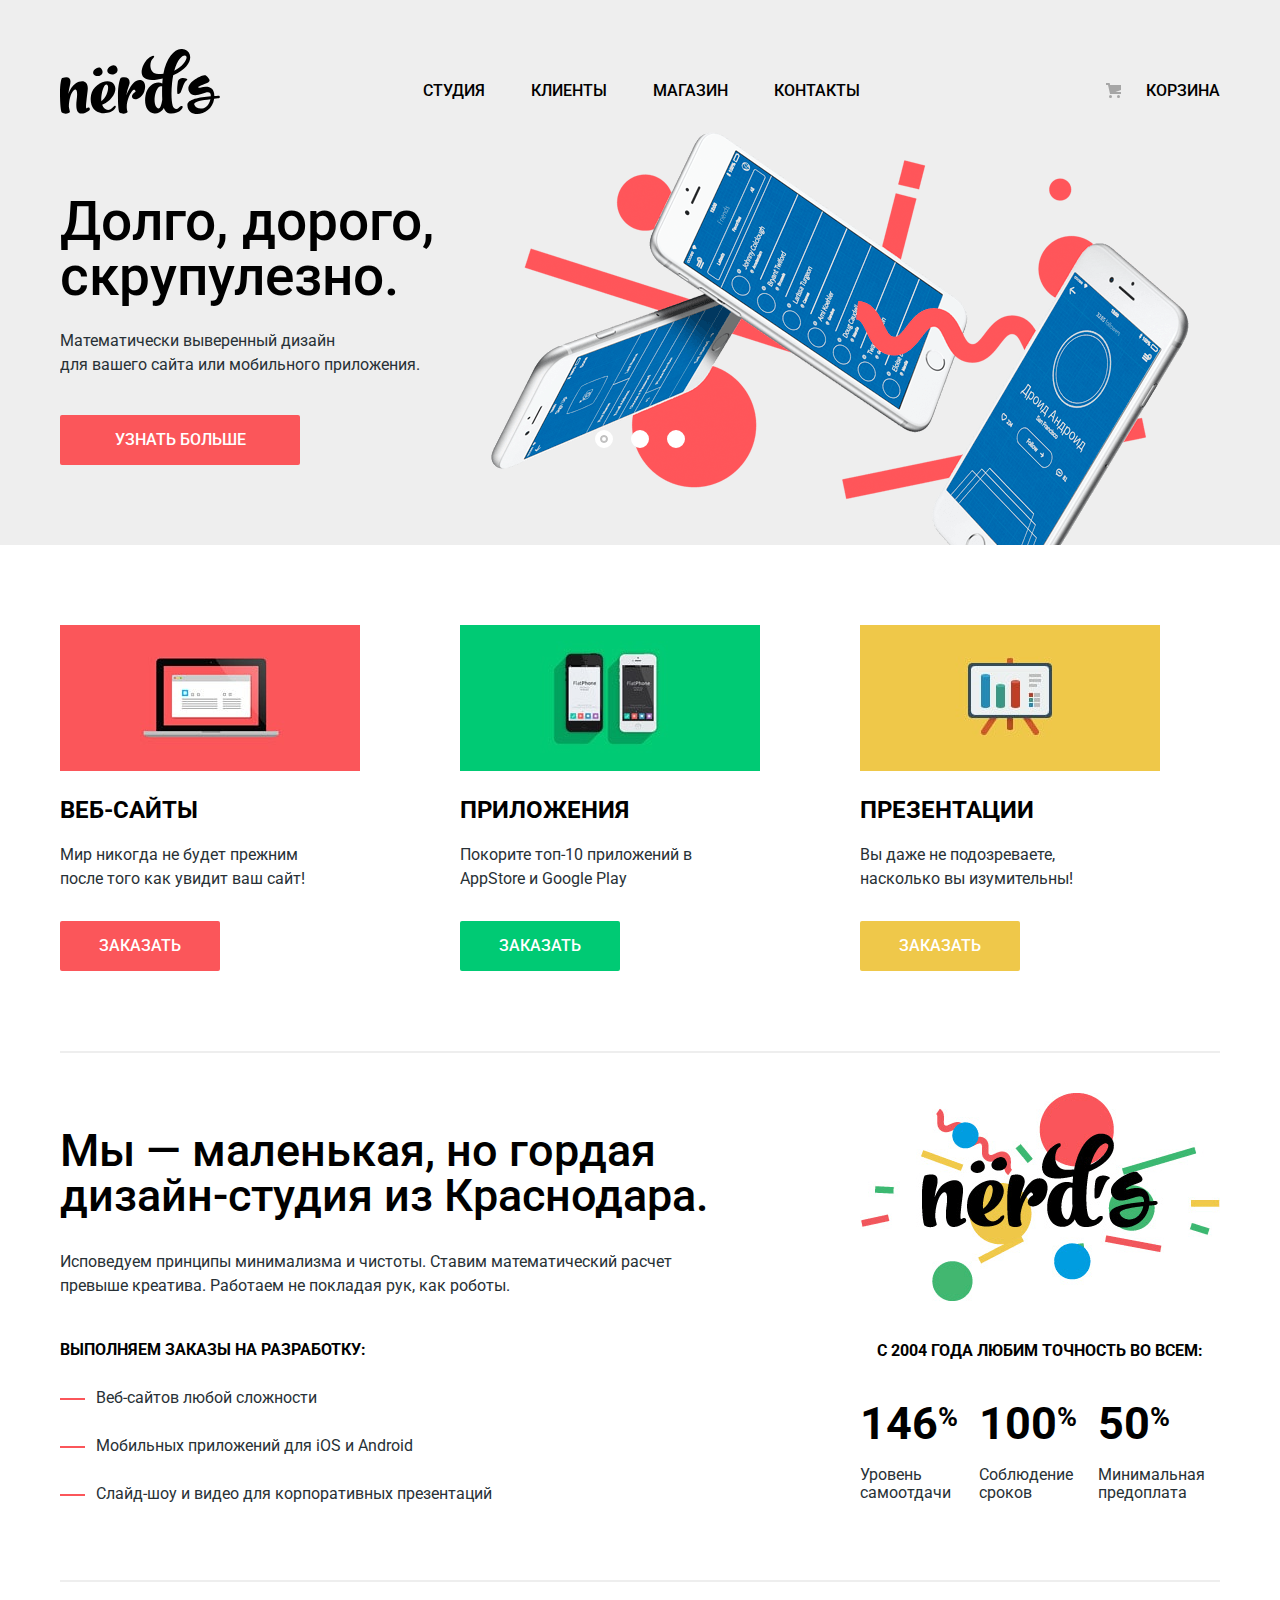
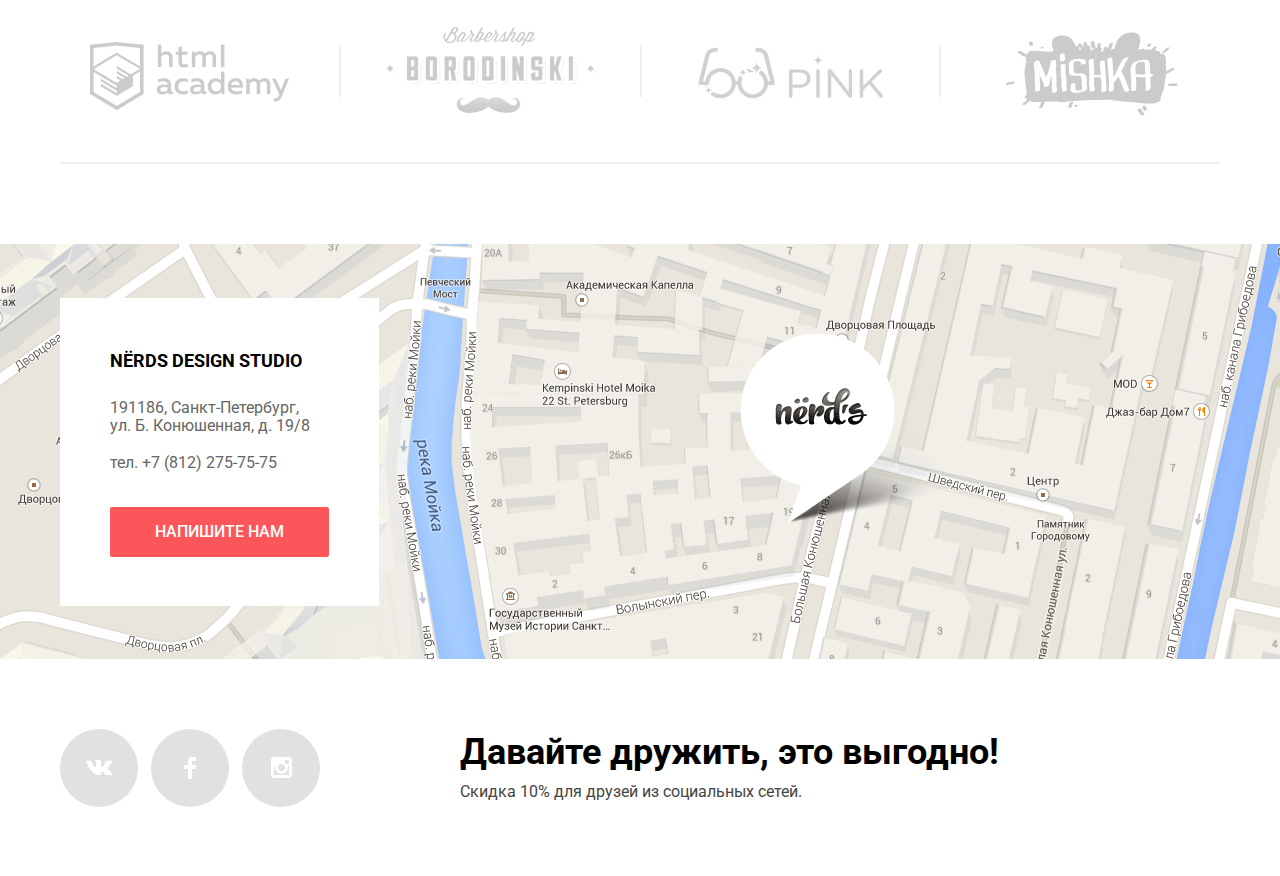
==== commit ae0b4754: "Декоративные элементы личного проекта" ====
--- a/index.html
+++ b/index.html
@@ -2,6 +2,7 @@
 <html lang="ru">
 <head>
 	<meta charset="utf-8">
+	<meta name="format-detection" content="telephone=no">
 	<link href="css/normalize.css" rel="stylesheet">
 	<link href="css/style.css" rel="stylesheet">
 	<link href="https://fonts.googleapis.com/css?family=Roboto:400,500,700&amp;subset=cyrillic" rel="stylesheet">
@@ -14,65 +15,72 @@
       	<img src="img/nerds-logo.svg" width="160" height="65" alt="Логотип веб-студии «Nerds»">
       </a>
       <ul class="site-navigation">
-        <li><a href="studio.html">Студия</a></li>
-        <li><a href="customers.html">Клиенты</a></li>
+        <li><a href="#">Студия</a></li>
+        <li><a href="#">Клиенты</a></li>
         <li><a href="catalog.html">Магазин</a></li>
-        <li><a href="contacts.html">Контакты</a></li>
+        <li><a href="#">Контакты</a></li>     
       </ul>
       <a class="cart" href="#">Корзина</a>
 		</nav>
 	</header>
-	<main class="container">
+	<main>
 		<h1 class="visually-hidden">Веб-студия «Nerds»</h1>
-		
 		<section class="features">
 			<h2 class="visually-hidden">Достоинства</h2>
-		  <div class="slider">
-		      <div class="slide">
-		      	<h3 class="page-title">Долго, дорого,<br>скрупулезно</h3>
-		      	<p>Математически выверенный дизайн<br>для вашего сайта или мобильного приложения.</p>
-		      	<a class="button slide-button" href="#">Узнать больше</a>
-		      </div>
-		      <div class="slide visually-hidden"> <!-- visually-hidden временно -->
-		      	<h3 class="page-title">Любим математику<br>как никто другой</h3>
-		      	<p>Никакого креатива, только математические формулы<br>для расчета идеальных пропорций.</p>
-		      	<a class="button slide-button" href="#">Узнать больше</a>		      
-		      </div>
-		      <div class="slide visually-hidden"> <!-- visually-hidden временно -->
-		      	<h3 class="page-title">Только ночь,<br>только хардкор</h3>
-		      	<p>Работать днем, как все? Мы против этого.<br>Ближе к полуночи работа только начинается.</p>
-		      	<a class="button slide-button" href="#">Узнать больше</a>		      	     	
+		  <div class="slider container">
+	        <input type="radio" id="btn-1" name="toggle" checked>
+	        <input type="radio" id="btn-2" name="toggle">
+	        <input type="radio" id="btn-3" name="toggle">	
+		  		<div class="slider-controls">
+	          <label for="btn-1"></label>
+	          <label for="btn-2"></label>
+	          <label for="btn-3"></label>
+		  		</div>
+		  		
+		  		<div class="slides">
+			      <div class="slide">
+			      	<h3 class="page-title">Долго, дорого,<br>скрупулезно.</h3>
+			      	<p>Математически выверенный дизайн<br>для вашего сайта или мобильного приложения.</p>
+			      	<a class="button slide-button" href="#">Узнать больше</a>
+			      </div>
+			      <div class="slide">
+			      	<h3 class="page-title">Любим математику<br>как никто другой</h3>
+			      	<p>Никакого креатива, только математические формулы<br>для расчета идеальных пропорций.</p>
+			      	<a class="button slide-button" href="#">Узнать больше</a>		      
+			      </div>
+			      <div class="slide">
+			      	<h3 class="page-title">Только ночь,<br>только хардкор</h3>
+			      	<p>Работать днем, как все? Мы против этого.<br>Ближе к полуночи работа только начинается.</p>
+			      	<a class="button slide-button" href="#">Узнать больше</a>
+			      </div>
 		      </div>
 		 </div>
 		</section>
-		<section class="services">
+		<section class="services container">
 			<h2 class="visually-hidden">Услуги</h2>
 			<ul class="services-list">
 				<li class="services-item">
-					<div><!-- Картинка в фоне --></div>
-					<h3 class="services-title">Вебсайты</h3>
-					<p>Мир никогда не будет прежним после того как увидит ваш сайт!</p>
+					<h3>Веб-сайты</h3>
+					<p>Мир никогда не будет прежним<br>после того как увидит ваш сайт!</p>
 					<a class="button button-red" href="#">Заказать</a>
 				</li>
 				<li class="services-item">
-					<div><!-- Картинка в фоне --></div>
-					<h3 class="services-title">Приложения</h3>
-					<p>Покорите топ-10 приложений в AppStore и Google Play</p>
+					<h3>Приложения</h3>
+					<p>Покорите топ-10 приложений в<br>AppStore и Google Play</p>
 					<a class="button button-green" href="#">Заказать</a>
 				</li>				
 				<li class="services-item">
-					<div><!-- Картинка в фоне --></div>
-					<h3 class="services-title">Презентации</h3>
-					<p>Вы даже не подозреваете, насколько вы изумительны!</p>
+					<h3>Презентации</h3>
+					<p>Вы даже не подозреваете,<br>насколько вы изумительны!</p>
 					<a class="button button-yellow" href="#">Заказать</a>
-				</li>				
+				</li>
 			</ul>
 		</section>
-		<section class="promo">
+		<section class="promo container">
 			<div class="promo-columns">
 				<section class="promo-left">
 					<h2 class="visually-hidden">О студии</h2>
-					<p class="promo-big">Мы - маленькая, но гордая дизайн-студия из Краснодара.<p>
+					<p class="promo-big">Мы &#8212; маленькая, но гордая дизайн-студия из Краснодара.</p>
 					<p>Исповедуем принципы минимализма и чистоты. Ставим математический расчет превыше креатива. Работаем не покладая рук, как роботы.</p>
 					<h3>Выполняем заказы на разработку:</h3>
 					<ul>
@@ -86,15 +94,15 @@
 					<h3>С 2004 года любим точность во всем:</h3>
 					<ul>
 						<li>
-							<span class="promo-bold">146%</span>
+							<span class="promo-bold">146</span>
 							<p>Уровень самоотдачи</p>
 						</li>
 						<li>
-							<span class="promo-bold">100%</span>
+							<span class="promo-bold">100</span>
 							<p>Соблюдение сроков</p>
 						</li>
 						<li>
-							<span class="promo-bold">50%</span>
+							<span class="promo-bold">50</span>
 							<p>Минимальная предоплата</p>
 						</li>					
 					</ul>
@@ -103,10 +111,26 @@
 			<section class="promo-links">
 				<h2 class="visually-hidden">Наши работы</h2>
 				<ul>
-					<li class="htmlacademy"><a href="#">HTML-Academy</a></li>
-					<li class="borodinski"><a href="#">Barbershop Borodinski</a></li>
-					<li class="pink"><a href="#">Pink</a></li>
-					<li class="Mishka"><a href="#">Mishka</a></li>
+					<li>
+						<a class="htmlacademy" href="#">
+							<span class="visually-hidden">HTML-Academy</span>
+							</a>
+					</li>
+					<li>
+						<a class="borodinski" href="#">
+							<span class="visually-hidden">Barbershop Borodinski</span>
+						</a>
+					</li>
+					<li>
+						<a class="pink" href="#">
+							<span class="visually-hidden">Pink</span>
+						</a>
+					</li>
+					<li>
+						<a class="Mishka" href="#">
+							<span class="visually-hidden">Mishka</span>
+						</a>
+					</li>
 				</ul>
 			</section>
 		</section>
@@ -115,14 +139,14 @@
 		<section class="footer-map">
 			<h2 class="visually-hidden">Как до нас добраться</h2>
 			<p class="visually-hidden">
-				<img src="img/map.png" width="1440" height="416" alt="Офис компании по адресу: Санкт-Петербург, ул. Б.Конюшенная, д. 19/8">
+				<img src="img/map.png" width="1440" height="416" alt="Офис компании по адресу: Санкт-Петербург, ул. Б. Конюшенная, д. 19/8">
 			</p>
 			<div class="container">
 				<div class="footer-contacts">
 					<h3>Nёrds design studio</h3>
 					<p>
 						191186, Санкт-Петербург,<br>
-						ул. Б.Конюшенная, д. 19/8
+						ул. Б. Конюшенная, д. 19/8
 					</p>
 					<p>тел. +7 (812) 275-75-75</p>
 					<a class="button button-write" href="#">Напишите нам</a>
@@ -131,9 +155,24 @@
 		</section>
 		<section class="footer-social container">
 	    <ul>
-	      <li><a class="social-button" href="#">Вконтакте</a></li>
-	      <li><a class="social-button" href="#">Фейсбук</a></li>
-	      <li><a class="social-button" href="#">Инстаграм</a></li>
+	      <li>
+	      	<a class="social-button" href="#">
+	      		<span class="visually-hidden">Вконтакте</span>
+	      		<svg xmlns="http://www.w3.org/2000/svg" width="26" height="15" viewBox="0 0 26 15"><path fill="#FFF" d="M16.138 11.51c.956-.309 2.18 2.04 3.483 2.939.978.681 1.727.534 1.727.534l3.473-.05s1.815-.112.957-1.554c-.071-.12-.503-1.069-2.585-3.022-2.177-2.043-1.882-1.712.739-5.244 1.597-2.153 2.236-3.468 2.036-4.028-.192-.539-1.365-.399-1.365-.399L20.69.713c-.381.001-.704.119-.851.515-.003.004-.621 1.666-1.445 3.079-1.741 2.989-2.436 3.148-2.724 2.961-.661-.433-.494-1.737-.494-2.664 0-2.897.432-4.105-.846-4.417-.427-.104-.739-.172-1.828-.182-1.392-.021-2.574 0-3.244.329-.445.223-.786.712-.579.74.26.035.843.16 1.155.586.401.552.389 1.789.389 1.789s.229 3.411-.54 3.834c-.528.29-1.25-.302-2.803-3.016-.793-1.388-1.392-2.922-1.392-2.922s-.116-.285-.326-.441c-.25-.185-.6-.244-.6-.244L.848.684S.29.7.085.946c-.182.218-.015.668-.015.668s2.909 6.881 6.203 10.347c3.02 3.182 6.452 2.971 6.452 2.971h1.555s.469-.054.709-.312c.224-.24.214-.691.214-.691s-.031-2.109.935-2.419z"/></svg>
+	      	</a>
+	      </li>
+	      <li>
+	      	<a class="social-button" href="#">
+	      		<span class="visually-hidden">Фейсбук</span>
+	      		<svg xmlns="http://www.w3.org/2000/svg" width="12" height="22" viewBox="0 0 12 22"><path fill="#FFF" d="M12 4V0H8a4 4 0 0 0-4 4v4H0v4h4v10h4V12h4V8H8V4h4z"/></svg>
+	      	</a>
+	      </li>
+	      <li>
+	      	<a class="social-button" href="#">
+	      		<span class="visually-hidden">Инстаграм</span>
+	      		<svg xmlns="http://www.w3.org/2000/svg" width="21" height="21" viewBox="0 0 21 21"><path fill="#FFF" d="M18 0H3C1.35 0 0 1.35 0 3v15c0 1.65 1.35 3 3 3h15c1.65 0 3-1.35 3-3V3c0-1.65-1.35-3-3-3zm-7.5 7c1.93 0 3.5 1.57 3.5 3.5S12.43 14 10.5 14 7 12.43 7 10.5 8.57 7 10.5 7zM18 18H3V9h1.181A6.504 6.504 0 0 0 4 10.5a6.5 6.5 0 1 0 13 0 6.45 6.45 0 0 0-.181-1.5H18v9zm0-11h-4V3h4v4z"/></svg>
+	      	</a>
+	      </li>
 	    </ul>
 	    <div>
 		    <b>Давайте дружить, это выгодно!</b>
--- a/css/style.css
+++ b/css/style.css
@@ -1,4 +1,5 @@
 body {
+	min-width: 1200px;
   margin: 0;
   padding: 0;
 
@@ -22,30 +23,64 @@
 	list-style: none;
 }
 
-.visually-hidden {
+img {
+  max-width: 100%;
+  height: auto;
+}
+
+.visually-hidden:not(:focus):not(:active),
+input[type="checkbox"].visually-hidden,
+input[type="radio"].visually-hidden {
   position: absolute;
-  clip: rect(0 0 0 0);
+
   width: 1px;
   height: 1px;
   margin: -1px;
- }
+  border: 0;
+  padding: 0;
+
+  white-space: nowrap;
+
+  clip-path: inset(100%);
+  clip: rect(0 0 0 0);
+  overflow: hidden;
+}
 
  .container {
-  width: 1200px;
+  width: 1160px;
   margin: 0 auto;
-  padding: 0 20px;	
 }
 
 .button {
+	display: block;
+	box-sizing: border-box;
+	height: 50px;
+
   text-align: center;
   vertical-align: middle;
   text-transform: uppercase;
-
+  padding: 16px 0;
+
+  font-size: 16px;
 	line-height: 18px;	
 	font-weight: 500;
 	color: #ffffff;
 
-  border: none;	
+  border: none;
+  border-radius: 2px;
+  background-color: #fb565a;
+}
+
+.button:hover,
+.button:focus {
+	background-color: #e74246;
+}
+
+.button:active {
+	color: rgba(255,255,255,0.3);
+
+	box-shadow: inset 0 3px 0 0 rgba(0,1,1,0.1);
+	background-color: #d7373b;
 }
 
 .main-header {
@@ -53,20 +88,20 @@
 }
 
 .inner-page .main-header {
-	margin-bottom: 60px;
+	margin-bottom: 55px;
 }
 
 .main-navigation {
 	display: flex;
-	justify-content: space-between;
-	
 
 	font-size: 16px;
 	line-height: 30px;
 	font-weight: 500;
+	color: #000000;
 }
 
 .main-header-logo {
+	min-width: 160px;
 	margin-top: 49px;
 }
 
@@ -75,43 +110,75 @@
 }
 
 .main-header-logo:active {
-	opacity: 0.3;
-}
-
-.main-navigation a {
-	color: #000000;
-}
-
-.main-navigation a:hover {
-	color: #fb565a;
-}
-
-.main-navigation a:active {
-	color: #000000;
 	opacity: 0.3;
 }
 
 .site-navigation {
 	display: flex;
 	flex-wrap: wrap;
-}
-
-.site-navigation a {
-	display: block;
-
-	margin-top: 73px;
-	margin-right: 47px;
-}
-
-.site-navigation-current a {
-	padding-bottom: 5px;
-	border-bottom: 2px solid #fb565a;
-}
-
+	justify-content: space-between;
+
+	margin-top: 76px;
+	margin-left: 180px;
+	margin-right: 50px;
+}
+
+.site-navigation a,
 .cart {
 	display: block;
 
-	margin-top: 73px;
+	color: #000000;
+}
+
+.site-navigation a {
+	padding: 0 23px;
+}
+
+.site-navigation a:hover,
+.cart:hover {
+	color: #fb565a;
+}
+
+.site-navigation a:active,
+.cart:active {
+	color: rgba(0,0,0,0.3);
+}
+
+.site-navigation-current a {
+	position: relative;
+}
+
+.site-navigation-current a::before {
+	content: "";
+	position: absolute;
+	bottom: -5px;
+
+	height: 2px;
+	width: 74px;
+
+	background-color: #fb565a;
+}
+
+.cart {
+	position: relative;
+	padding-left: 40px;
+	margin-top: 76px;
+	margin-left: auto;
+}
+
+.cart::before {
+	content: "";
+
+	position: absolute;
+	top: 7px;
+	left: 0px;
+
+	width: 15px;
+	height: 15px;
+
+	background-image: url("../img/cart-icon.svg");
+	background-repeat: no-repeat;
+	background-position:  0 0;
 }
 
 .page-title {
@@ -119,21 +186,15 @@
 	line-height: 55px;
 	color: #000000;
 	font-weight: 500;
-
-	background-color: #eeeeee;
-}
-
-.slide .page-title {
-	margin-bottom: 28px;
 }
 
 .inner-page .page-title {
 	box-sizing: border-box;
-	height: 240px;
+	height: 230px;
 	width: 100%;
 	margin: 0;
 	
-	padding-top: 82px;
+	padding-top: 70px;
 	text-align: center;
 }
 
@@ -143,11 +204,57 @@
 	background-color: #eeeeee;
 }
 
+.slider {
+	position: relative;
+	min-height: 421px;
+}
+
+.slider input[type="radio"] {
+    position: absolute;
+    opacity: 0;
+}
+
+.slider-controls {
+    position: absolute;
+    bottom: 105px;
+    left: 50%;
+    width: 200px;
+    height: 10px;
+    margin-left: -100px;
+    text-align: center;
+    z-index: 1000;
+}
+
+.slider-controls label {
+    display: inline-block;
+    width: 8px;
+    height: 8px;
+    margin: 0 7px;
+    background: white;
+    border: 5px solid white;
+    vertical-align: top;
+    border-radius: 50%;
+    cursor: pointer;
+}
+
+#btn-1:checked ~ .slider-controls label[for="btn-1"],
+#btn-2:checked ~ .slider-controls label[for="btn-2"],
+#btn-3:checked ~ .slider-controls label[for="btn-3"] { 
+    box-shadow: inset 0 0 0 2px #c1c1c1;
+}
+
 .slide {
-	height: 430px;
-
+  position: absolute;
+  top: 0;
+  left: 0;
+  width: 100%;
+  height: 100%;
+  
+  overflow: hidden;	
+	padding-top: 15px;
+	
 	background-repeat: no-repeat;
-	background-position: top right;
+	background-position: 100% 0;
 }
 
 .slide:nth-child(1) {
@@ -174,78 +281,117 @@
 	width: 415px;
 }
 
+.slide {
+    display: none;
+}
+
+#btn-1:checked ~ .slides .slide:nth-child(1) { 
+    display: block;
+}
+
+#btn-2:checked ~ .slides .slide:nth-child(2) { 
+    display: block;
+}
+
+#btn-3:checked ~ .slides .slide:nth-child(3) { 
+    display: block;
+}
+
+.slide .page-title {
+	margin-bottom: 25px;
+}
+
 .slide p {
-	margin-bottom: 42px;
+	margin-bottom: 38px;
 }
 
 .slide-button {
-	background-color: #fb565a;
-}
-
-.slide-button:hover {
+	width: 240px;
+}
+
+.slide-button:hover,
+.slide-button:focus {
 	background-color: #e74246;
 }
 
 .slide-button:active {
-	opacity: 0.3;
-
+	color: rgba(255,255,255,0.3);
+
+	box-shadow: inset 0 3px 0 0 rgba(0,1,1,0.1);
 	background-color: #d7373b;
 }
 
 .services {
-	margin-bottom: 80px;
+	border-bottom: 2px solid #eeeeee;
 }
 
 .services-list {
 	display: flex;
 	justify-content: flex-start;
-}
-
-.services-title {
-	font-size: 24px;
-	line-height: 30px;
-	color: #000000;
-	font-weight: 700;
-	text-transform: uppercase;
+
+	padding-bottom: 80px; 
 }
 
 .services-item {
 	margin-right: 100px;
 }
 
-.services-item div {
+.services-item::before {
+	content: "";
+	display: block;
+
   width: 300px;
   height: 146px;
   background-position: 0 0;
-  background-repeat: no-repeat;  
-}
-
-.services-item:nth-child(1) div {
+  background-repeat: no-repeat;
+}
+
+.services-item:nth-child(1)::before {
 	background-color: #fb565a;
 	background-image: url("../img/illustration-1.jpg");
 }
 
-.services-item:nth-child(2) div {
+.services-item:nth-child(2)::before {
 	background-color: #00ca74;
 	background-image: url("../img/illustration-2.jpg");
 }
 
-.services-item:nth-child(3) div {
+.services-item:nth-child(3)::before {
 	background-color: #efc84a;
 	background-image: url("../img/illustration-3.jpg");
 }
 
+.services-item h3 {
+	font-size: 24px;
+	line-height: 30px;
+	color: #000000;
+	font-weight: 700;
+	text-transform: uppercase;
+
+	margin-bottom: 18px;
+}
+
+.services-item p {
+	margin-bottom: 30px;
+}
+
+.services-item .button {
+	width: 160px;
+}
+
 .button-red {
 	background-color: #fb565a;
 }
 
-.button-red:hover {
+.button-red:hover,
+.button-red:focus {
 	background-color: #e74246;
 }
 
 .button-red:active {
-	opacity: 0.3;
-
+	color: rgba(255,255,255,0.3);
+
+	box-shadow: inset 0 3px 0 0 rgba(0,1,1,0.1);
 	background-color: #d7373b;
 }
 
@@ -253,13 +399,15 @@
 	background-color: #00ca74;
 }
 
-.button-green:hover {
+.button-green:hover,
+.button-green:focus {
 	background-color: #00bc6c;
 }
 
 .button-green:active {
-	opacity: 0.3;
-
+	color: rgba(255,255,255,0.3);
+
+	box-shadow: inset 0 3px 0 0 rgba(0,1,1,0.1);
 	background-color: #00aa62;
 }
 
@@ -267,41 +415,99 @@
 	background-color: #efc84a;
 }
 
-.button-yellow:hover {
+.button-yellow:hover,
+.button-yellow:focus {
 	background-color: #eab534;
 }
 
 .button-yellow:active {
-	opacity: 0.3;
-
+	color: rgba(255,255,255,0.3);
+
+	box-shadow: inset 0 3px 0 0 rgba(0,1,1,0.1);
 	background-color: #e5a722;
 }
 
 .promo {
 	display: flex;
 	flex-direction: column;
+	justify-content: space-between;
+}
+
+.promo h3 {
+	font-size: 16px;
+	line-height: 24px;	
+	font-weight: 700;
+	color: #000000;
+	text-transform: uppercase;
 }
 
 .promo-columns {
 	display: flex;
 	justify-content: space-between;
+
+	padding-bottom: 50px;
+	margin-bottom: 45px;
+	border-bottom: 2px solid #eeeeee;
 }
 
 .promo-left {
 	width: 660px;
+	padding-top: 30px;
 }
 
 .promo-big {
 	font-size: 45px;
 	line-height: 45px;
 	color: #000000;
-	font-weight: 500;	
-}
-
-.promo h3 {
-	font-weight: 700;
-	color: #000000;
-	text-transform: uppercase;
+	font-weight: 500;
+
+	margin-bottom: 32px;
+}
+
+.promo-big + p {
+	margin-bottom: 40px;
+}
+
+.promo-left li {
+	position: relative;
+
+	padding-left: 36px;
+	margin: 24px 0;
+}
+
+.promo-left li::before {
+	content: "";
+	position: absolute;
+	top: 50%;
+	left: 0;
+
+	width: 25px;
+	height: 2px;
+
+	background-color: #fb565a;
+}
+
+.promo-right {
+	padding-top: 40px;
+	text-align: right;
+}
+
+.promo-right h3 {
+	padding-top: 15px;
+	text-align: center;
+}
+
+.promo-right ul {
+	width: 360px;
+	padding-top: 40px;
+
+	text-align: left;
+}
+
+.promo-right li {
+	display: inline-block;
+	width: 100px;
+	padding-right: 15px;
 }
 
 .promo-right p {
@@ -309,49 +515,104 @@
 }
 
 .promo-bold {
+	position: relative;
+	padding-right: 20px;
+
 	font-size: 45px;
 	line-height: 10.06px;
 	color: #000000;
-	font-weight: 700;	
+	font-weight: 700;
+}
+
+.promo-bold::before {
+	content: "%";
+	position: absolute;
+	top: 15px;
+	right: 0;
+
+	font-size: 27px;
+}
+
+.promo-bold + p {
+	padding-top: 4px;
+}
+
+.promo-links {
+	padding-bottom: 45px;
+	border-bottom: 2px solid #eeeeee;
 }
 
 .promo-links ul {
 	display: flex;
-	justify-content: space-around; /*временно*/
+	justify-content: space-between;
+	align-items: center;
+}
+
+.promo-links a {
+	display: block;
+	width: 240px;
+	height: 90px;
+
+	opacity: 0.2;
+	background-repeat: no-repeat;	
+}
+
+.promo-links a:hover {
+	opacity: 1;
+}
+
+.promo-links a:active {	
+	opacity: 0.1;
 }
 
 .promo-links li {
-	opacity: 0.2;
-}
-
-.promo-links li:hover {
-	opacity: 1;
-}
-
-.promo-links li:active {
-	opacity: 0.1;
-}
-
-.promo-links li {
-	width: 210px;
-	height: 90px;
-	background-position: center center;
-	background-repeat: no-repeat;
+	position: relative;
+}
+
+.promo-links li::before {
+	content: "";
+	width: 2px;
+	height: 52px;
+
+	position: absolute;
+	top: 18px;
+	
+	background-color: #eeeeee;
+}
+
+.promo-links li:nth-child(1)::before {	
+	right: -41px;	
+}
+
+.promo-links li:nth-child(2)::before {
+	right: -35px;	
+}
+
+.promo-links li:nth-child(3)::before {
+	right: -28px;
+}
+
+.promo-links li:nth-child(n+4)::before {
+	display: none;
 }
 
 .promo-links .htmlacademy {
+	background-position: 30px 15px;
 	background-image: url("../img/logo-htmlacademy.png");
 }
 
 .promo-links .borodinski {
+	background-position: 20px 0;
 	background-image: url("../img/logo-borodinski.png");
 }
 
 .promo-links .pink {
+	background-position: 25px 20px;
 	background-image: url("../img/logo-pink.png");
 }
 
 .promo-links .Mishka {
+	background-position: 25px 5px;
 	background-image: url("../img/logo-Mishka.png");
 }
 
@@ -360,7 +621,7 @@
   justify-content: space-between;
 }
 
-.filters {
+.filter {
 	width: 260px;
 }
 
@@ -383,26 +644,188 @@
 }
 
 .filter-price {
-	background-color: #eeeeee;
-	border: none;
-}
-
-.filter-option input + label {
+	margin-bottom: 55px;
+}
+
+.filter-price legend {
+	padding-bottom: 50px;
+}
+
+.range-filter {
+	width: 260px;
+}
+
+.range-controls {
+  position: relative;
+  height: 41px;
+  
+  padding-top: 39px;
+  padding-right: 20px;
+  padding-left: 20px;
+  margin-bottom: 15px;
+  
+  border-radius: 5px;
+  background: #eeeeee;
+}
+
+.range-controls .scale {
+  height: 2px;
+  background: #d7dcde;
+}
+
+.range-controls .bar {
+  width: 70%;
+  height: 2px;
+  background: #00ca74;
+}
+
+.range-controls .toggle {
+  position: absolute;
+  top: 30px;
+  left: 0px;
+  width: 4px;
+  height: 4px;
+  cursor: pointer;
+  border: 8px solid #fff;
+  border-radius: 50%;
+  background: #ababab;
+  box-shadow: 0 2px 1px 0 #cfcfcf;
+}
+
+.range-controls .toggle-min {
+  left: 20px;
+}
+
+.range-controls .toggle-max {
+  left: 165px;
+}
+
+.price-controls {
+	position: relative;
+	height: 35px;
+
+	font-size: 0;
+}
+
+.min-price,
+.max-price {
+	position: absolute;
+	bottom: 0;
+}
+
+.min-price {
+	left: 0;
+}
+
+.max-price {
+	right: 0;
+}
+
+.price-controls label,
+.price-controls input {
+  font-family: 'Roboto', 'Arial', sans-serif;
+  font-size: 16px;
+  line-height: 22px;
+  color: #283136;
+}
+
+.price-controls input {
+  width: 60px;
+  margin-left: 10px;
+  padding: 8px 10px;
+  text-align: center;
+  
+  border: none;
+  border-radius: 5px;
+  background-color: #eeeeee;
+}
+
+.filter-input + label {
 	line-height: 20px;
 	text-transform: none;
 
 	color: #283136;
 }
 
-.filter-option input:hover + label {
-	color: #000000;
-}
-
-.filter-option input:disabled + label {
+.filter-options {
+	margin-bottom: 35px;
+}
+
+.filter-options li {
+	margin: 15px 0;
+}
+
+.filter-options label {
+	position: relative;
+	padding-left: 35px;
+}
+
+.filter-options .filter-input:hover + label,
+.filter-options .filter-input:hover + label::before,
+.filter-options .filter-input:checked:hover + label::before {	
+	opacity: 1;
+	color: #000000;
+}
+
+.filter-input:disabled + label,
+.filter-input:disabled + label::before,
+.filter-input:disabled:hover + label::before {
 	opacity: 0.3;
 }
 
+.filter-options label::before {
+	content: "";
+	position: absolute;
+
+	top: -3px;
+	left: 0;
+	width: 25px;
+	height: 25px;
+
+	opacity: 0.4;
+	background-repeat: no-repeat;
+	background-position: 0 0;
+}
+
+.filter-grid {
+	margin-bottom: 30px;
+}
+
+.filter-grid label::before {
+	background-image: url("../img/radio-off.svg");
+}
+
+.filter-grid .filter-input:active + label::before {
+	opacity: 1;
+	background-image: url("../img/radio-on.svg");
+}
+
+.filter-grid .filter-input:checked + label::before {
+	opacity: 0.4;
+	background-image: url("../img/radio-on.svg");
+}
+
+.filter-speciality label::before {
+	background-image: url("../img/checkbox-off.svg");
+}
+
+.filter-speciality .filter-input:active + label::before {
+	opacity: 1;
+	background-image: url("../img/checkbox-on.svg");
+}
+
+.filter-speciality .filter-input:checked + label::before {
+	opacity: 0.4;
+	background-image: url("../img/checkbox-on.svg");
+}
+
 .filter-button {
+	width: inherit;
+
+	font-family: 'Roboto', 'Myriad Pro', 'Candara', sans-serif;
+	font-size: 16px;
+	line-height: 18px;
+	font-weight: 500;	
   color: #000000;
 
   background-color: #eeeeee;
@@ -413,29 +836,54 @@
 }
 
 .filter-button:active {
-	opacity: 0.3;
-
+	color: rgba(0,0,0,0.3);
+
+	box-shadow: inset 0 3px 0 0 rgba(0,1,1,0.1);
 	background-color: #d5d5d5;
+	outline: none;
 }
 
 .catalog {
 	width: 760px;
 }
 
+.sorting {
+	margin-bottom: 55px;
+}
+
 .sorting fieldset {
+	position: relative;
+
   border: none;
+  padding: 0;  
 }
 
 .sorting legend {
 	font-size: 18px;
 	line-height: 18px;
 	color: #000000;
-	font-weight: 700;	
-
+	font-weight: 700;
+
+	padding-top: 5px;
 	text-transform: uppercase;	
 }
 
-.sorting-option label {
+.sorting-lists {
+	position: absolute;
+	top: 0;
+	right: 0;
+	min-width: 360px;
+
+	display: flex;
+	justify-content: space-between;
+}
+
+.sorting-lists li {
+	display: inline-block;
+	margin-right: 25px;
+}
+
+.sort-group-list label {
 	font-size: 14px;
 	line-height: 18px;
 	color: #000000;
@@ -445,15 +893,47 @@
 	opacity: 0.3;
 }
 
-.sorting-option label:hover {
+.sort-group-list input:hover + label {
 	opacity: 0.6;
 }
 
-.sorting-option label:active {
+.sort-group-list input:active + label,
+.sort-group-list input:checked + label {
 	opacity: 1;
 }
 
-.option-current label {
+.sort-way-list label {
+	position: relative;
+}
+
+.sort-way-list label::before {
+  content: ""; 
+
+  width: 11px;
+  height: 10px;
+  position: absolute;
+  right: -27px;
+  top: -8px;
+  
+	background-repeat: no-repeat;
+  background-position: 0 0;
+  opacity: 0.2;
+}
+
+.sort-way-list label[for="sort-desc"]::before {
+	background-image: url("../img/icon-down-dir.svg");
+}
+
+.sort-way-list label[for="sort-asc"]::before {
+	background-image: url("../img/icon-up-dir.svg");
+}
+
+.sort-way-list input:hover + label::before {
+	opacity: 0.4;
+}
+
+.sort-way-list input:active + label::before,
+.sort-way-list input:checked + label::before {
 	opacity: 1;
 }
 
@@ -464,11 +944,13 @@
   width: 760px;
   padding: 0;
   margin: 0;
+  margin-bottom: 30px;
 }
 
 .catalog-item {
 	width: 360px;
-	height: 616px;
+	height: 576px;
+	margin-top: 40px;
 	margin-right: 40px;
 	margin-bottom: 33px;
 	position: relative;
@@ -477,19 +959,23 @@
 	border-radius: 5px 5px 0 0;
 }
 
+.catalog-item::before {
+	content: "";
+	position: absolute;
+	top: -40px;
+	left: 0;	
+	width: 360px;
+	height: 40px;
+
+	background-image: url("../img/browser-light.svg");
+}
+
 .catalog-item:nth-child(even) {
 	margin-right: 0;
 }
 
 .catalog-item:hover .catalog-item-hover {
 	display: block;
-}
-
-.catalog-item div:first-child {
-	width: 360px;
-	height: 40px;
-	background-image: url("../img/browser-light.svg");
-	margin: 0;
 }
 
 .catalog-item-hover {
@@ -499,19 +985,23 @@
 	left: 0;
 
 	border-color: rgba(77,77,77,0.1);
-	box-shadow: 0 0 10px rgba(0, 1, 1, 0.2);	
-	display: none;	
-}
-
-.catalog-item-hover div:first-child {
+	box-shadow: 0 5px 15px 0 rgba(0, 1, 1, 0.25);	
+	display: none;
+}
+
+.catalog-item-hover::before {
+	content: "";
+	position: absolute;
+
+	top: -40px;
+	left: 0;
 	width: 360px;
 	height: 40px;
-	margin: 0;
-	
+		
 	background-image: url("../img/browser.svg");
 }
 
-.catalog-item-hover div:last-child {
+.catalog-item-hover div:first-child {
 	box-sizing: border-box;
 	width: 360px;
 	height: 231px;	
@@ -519,7 +1009,7 @@
 	bottom: 0;
 
 	text-align: center;
-	padding-top: 30px;
+	padding: 30px 60px 43px 60px;
 
 	background-color: #eeeeee;
 }
@@ -532,8 +1022,7 @@
 
 	text-transform: uppercase; 
 
-	margin-top: 0;
-	margin-bottom: 19px;
+	margin: 0;
 }
 
 .catalog-item-hover p {
@@ -541,11 +1030,16 @@
 	line-height: 18px;
 	color: #666666;
 	font-weight: 400;	
-
-	margin-bottom: 30px;
+	text-align: center;
+
+	margin-bottom: 25px;
 }
 
 .button-buy {
+	width: 200px;
+	height: 50px;
+	margin-left: 20px;
+
 	background-color: #fb565a;
 }
 
@@ -553,40 +1047,57 @@
 	background-color: #e74246;
 }
 
-.button-buy:active {
-	opacity: 0.3;
-
+.button-buy:active,
+.button-buy:focus {
+	color: rgba(255,255,255,0.3);
+
+	box-shadow: inset 0 3px 0 0 rgba(0,1,1,0.1);
 	background-color: #d7373b;
 }
 
-.pagination-list {
-	margin-top: 60px;
-}
-
-.pagination-item a {
-	color: #000000;
+.pagination-list li {
+	display: inline-block;
+	width: 50px;
+	height: 50px;
+
+	margin-right: 8px;
+}
+
+.pagination-list a {
+	display: block;
+
+	padding: 13px 0;
+	text-align: center;
+	color: #000000;
+	line-height: 24px;
 	font-weight: 500;
 
 	background-color: #eeeeee;
-}
-
-.pagination-item a:hover {
+	border-radius: 3px;
+}
+
+.pagination-list a:hover {
 	background-color: #dfdfdf;
 }
 
-.pagination-item a:active {
+.pagination-list a:active {
+	color: rgba(0,0,0,0.3);
+
+	box-shadow: inset 0 3px 0 0 rgba(0,1,1,0.1);
 	background-color: #d5d5d5;
 }
 
-.pagination-item-current a {
+.pagination-current a,
+.pagination-current a:hover,
+.pagination-current a:active {
+	color: #000000;
 	background-color: #ffffff;
-	border: 3px solid #dbdbdb;
+	box-shadow: inset 0 0 0 3px #dbdbdb;
 	border-radius: 2px;
 }
 
-.pagination-item-current a:hover,
-.pagination-item-current a:active {
-	background-color: #ffffff;
+.pagination-list .pagination-next {
+	width: 260px;
 }
 
 .main-footer {
@@ -612,7 +1123,7 @@
 	box-sizing: border-box;
 	width: 319px;
 	height: 308px;
-	padding: 47px 50px;
+	padding: 30px 50px;
 
 	line-height: 18px;
 	color: #666666;
@@ -627,20 +1138,16 @@
 	font-weight: 700;	
 
 	text-transform: uppercase;
-}
-
-.button-write {
-	background-color: #fb565a;
-}
-
-.button-write:hover {
-	background-color: #e74246;
-}
-
-.button-write:active {
-	opacity: 0.3;
-
-	background-color: #d7373b;
+
+	padding-bottom: 5px;
+}
+
+.footer-contacts h3 + p {
+	padding-bottom: 3px;
+}
+
+.footer-contacts .button-write {
+	margin-top: 35px;
 }
 
 .footer-social {
@@ -649,14 +1156,21 @@
 	height: 217px;
 }
 
-.footer-social div {
-	margin-left: auto;
-	margin-right: auto;
+.footer-social ul {
+	display: flex;
+	width: 260px;
+	justify-content: space-between;
+	flex-wrap: wrap;
 }
 
 .social-button {
-	color: #ffffff;
-
+  display: flex;
+  align-items: center;
+  justify-content: center;
+	width: 78px;
+	height: 78px;
+
+	border-radius: 50%;
 	background-color: #e1e1e1;
 }
 
@@ -665,9 +1179,21 @@
 }
 
 .social-button:active {
-	opacity: 0.3;
-
+	color: rgba(255,255,255,0.3);
+
+	box-shadow: inset 0 3px 0 0 rgba(0,1,1,0.1);
 	background-color: #d7373b;
+}
+
+.social-button:active svg {
+	fill-opacity: 0.3;
+}
+
+.footer-social div {
+	box-sizing: border-box;
+	height: inherit;
+	padding-left: 140px;
+	padding-top: 75px;
 }
 
 .footer-social b {
@@ -680,6 +1206,7 @@
 .footer-social p {
 	line-height: 22px;
 	color: #444444;
+	margin-top: 10px;
 }
 
 .modal {
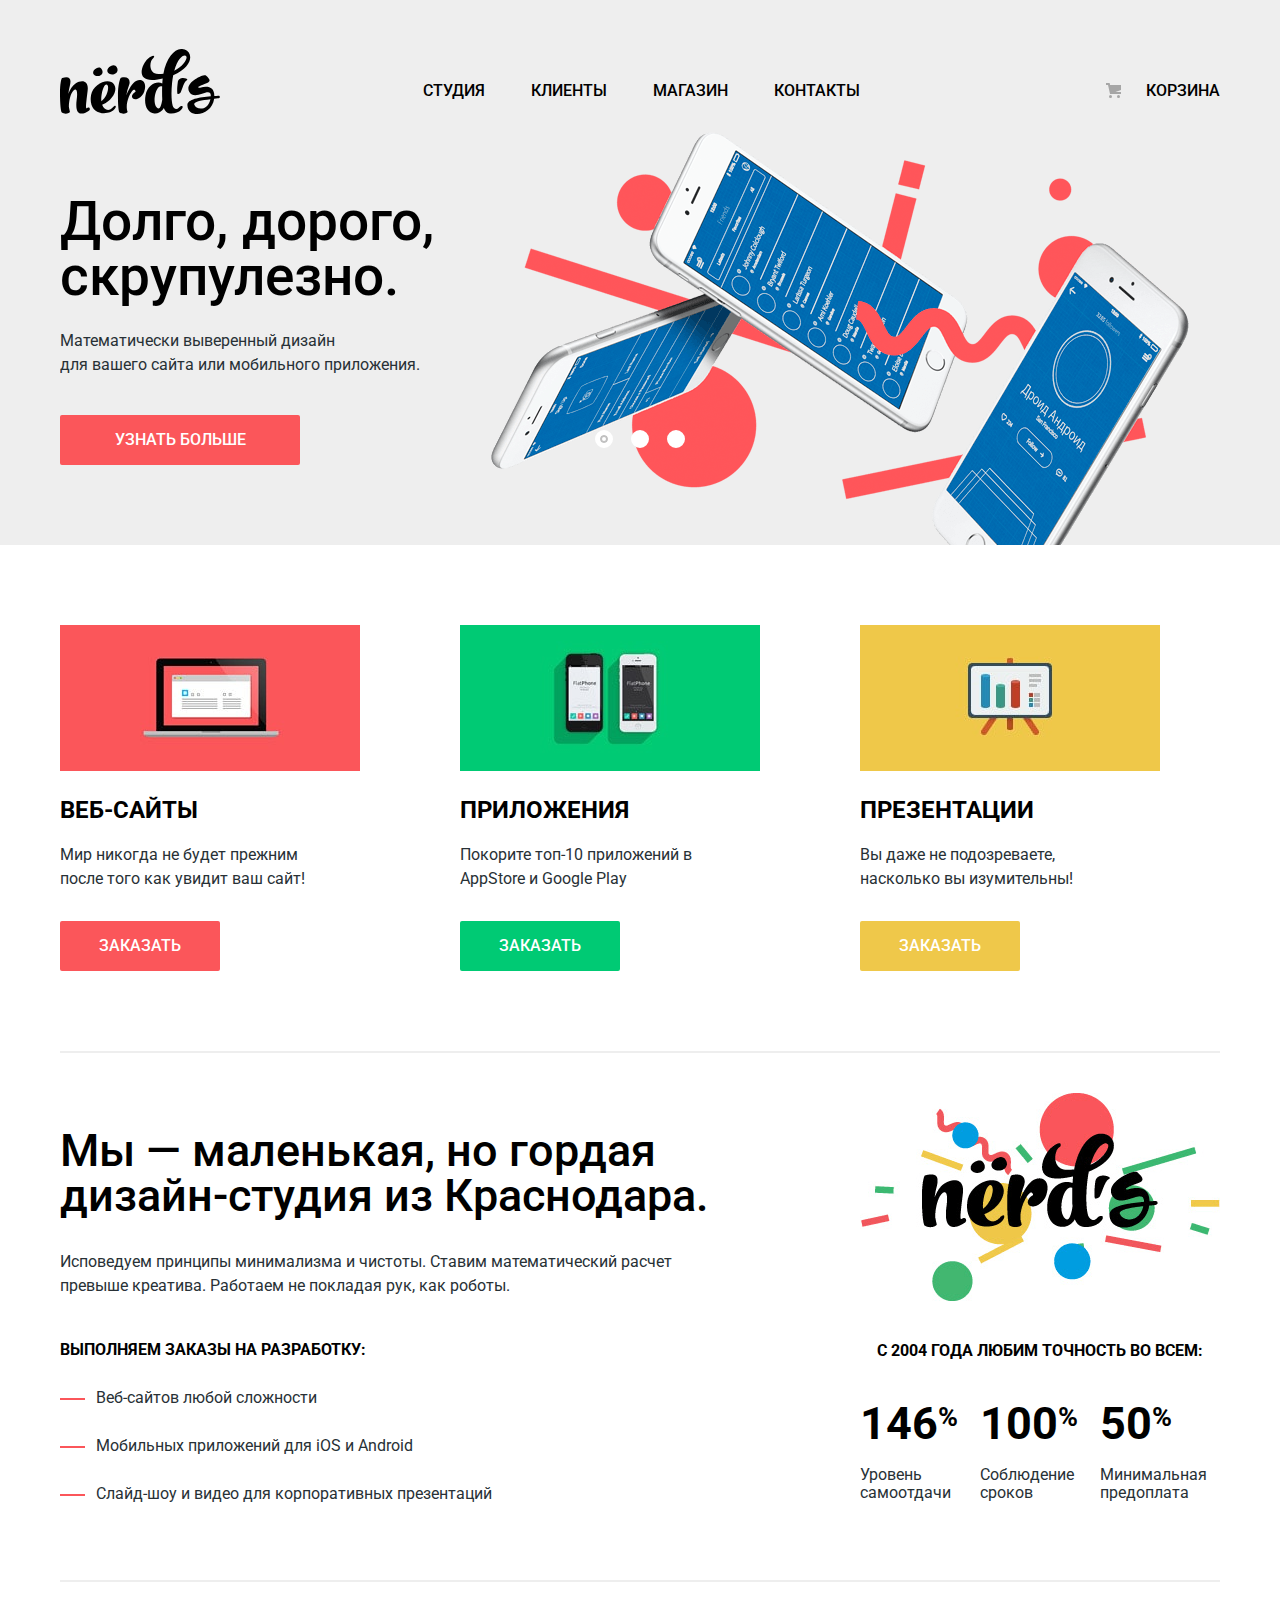
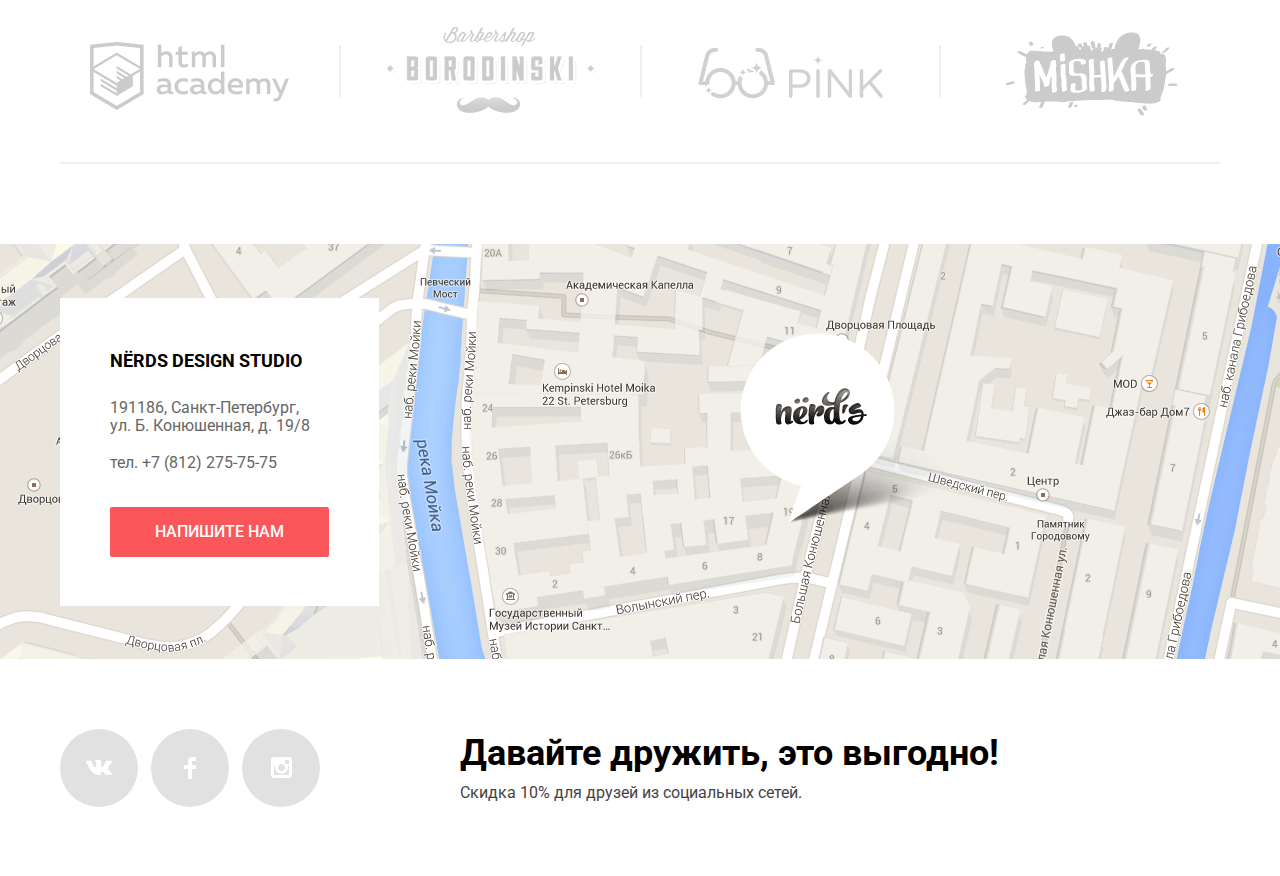
==== commit a3156e45: "Готово к сдаче" ====
--- a/index.html
+++ b/index.html
@@ -4,7 +4,7 @@
 	<meta charset="utf-8">
 	<meta name="format-detection" content="telephone=no">
 	<link href="css/normalize.css" rel="stylesheet">
-	<link href="css/style.css" rel="stylesheet">
+	<link href="css/style-min.css" rel="stylesheet">
 	<link href="https://fonts.googleapis.com/css?family=Roboto:400,500,700&amp;subset=cyrillic" rel="stylesheet">
 	<title>Веб-студия «Nёrds»</title>
 </head>
@@ -18,7 +18,7 @@
         <li><a href="#">Студия</a></li>
         <li><a href="#">Клиенты</a></li>
         <li><a href="catalog.html">Магазин</a></li>
-        <li><a href="#">Контакты</a></li>     
+        <li><a href="#">Контакты</a></li>            
       </ul>
       <a class="cart" href="#">Корзина</a>
 		</nav>
@@ -40,7 +40,8 @@
 		  		<div class="slides">
 			      <div class="slide">
 			      	<h3 class="page-title">Долго, дорого,<br>скрупулезно.</h3>
-			      	<p>Математически выверенный дизайн<br>для вашего сайта или мобильного приложения.</p>
+			      	<p>Математически выверенный дизайн<br>для вашего сайта или мобильного приложения.
+			      	</p>
 			      	<a class="button slide-button" href="#">Узнать больше</a>
 			      </div>
 			      <div class="slide">
@@ -77,9 +78,9 @@
 			</ul>
 		</section>
 		<section class="promo container">
+			<h2 class="visually-hidden">О студии</h2>
 			<div class="promo-columns">
 				<section class="promo-left">
-					<h2 class="visually-hidden">О студии</h2>
 					<p class="promo-big">Мы &#8212; маленькая, но гордая дизайн-студия из Краснодара.</p>
 					<p>Исповедуем принципы минимализма и чистоты. Ставим математический расчет превыше креатива. Работаем не покладая рук, как роботы.</p>
 					<h3>Выполняем заказы на разработку:</h3>
@@ -112,7 +113,7 @@
 				<h2 class="visually-hidden">Наши работы</h2>
 				<ul>
 					<li>
-						<a class="htmlacademy" href="#">
+						<a class="htmlacademy" href="https://htmlacademy.ru/intensive/htmlcss">
 							<span class="visually-hidden">HTML-Academy</span>
 							</a>
 					</li>
@@ -138,6 +139,7 @@
 	<footer class="main-footer">
 		<section class="footer-map">
 			<h2 class="visually-hidden">Как до нас добраться</h2>
+			<iframe src="https://www.google.com/maps/embed?pb=!1m18!1m12!1m3!1d1998.59910436516!2d30.320894616366473!3d59.93879418187623!2m3!1f0!2f0!3f0!3m2!1i1024!2i768!4f13.1!3m3!1m2!1s0x4696310fca5ba729%3A0xea9c53d4493c879f!2z0JHQvtC70YzRiNCw0Y8g0JrQvtC90Y7RiNC10L3QvdCw0Y8g0YPQuy4sIDE5LCDQodCw0L3QutGCLdCf0LXRgtC10YDQsdGD0YDQsywgMTkxMTg2!5e0!3m2!1sru!2sru!4v1504957026951"></iframe>
 			<p class="visually-hidden">
 				<img src="img/map.png" width="1440" height="416" alt="Офис компании по адресу: Санкт-Петербург, ул. Б. Конюшенная, д. 19/8">
 			</p>
@@ -154,6 +156,7 @@
 			</div>
 		</section>
 		<section class="footer-social container">
+			<h2 class="visually-hidden">Мы в социальных сетях</h2>
 	    <ul>
 	      <li>
 	      	<a class="social-button" href="#">
@@ -181,24 +184,28 @@
 		</section>
 	</footer>
 
-	<section class="modal modal-write visually-hidden"> <!-- visually-hidden временно -->
+	<section class="modal-write">
 		<h2>Напишите нам</h2>
     <form class="write-form" action="https://echo.htmlacademy.ru" method="post">
-      <p class="write-item">
-      	<label for="write-item-name">Ваше имя:</label>
-      	<input id="write-item-name" type="text" name="name" value="" placeholder="Представьтесь, пожалуйста">
-      </p>
-      <p class="write-item">
-      	<label for="write-item-email">Ваш e-mail:</label>
-      	<input id="write-item-email" type="text" name="email" value="" placeholder="Для отправки ответа">
-      </p>
-      <p class="write-item">
+    	<div class="write-items">
+	      <p>
+	      	<label for="write-item-name">Ваше имя:</label>
+	      	<input id="write-item-name" type="text" name="login" value="" placeholder="Представьтесь, пожалуйста">
+	      </p>
+	      <p>
+	      	<label for="write-item-email">Ваш e-mail:</label>
+	      	<input id="write-item-email" type="text" name="email" value="" placeholder="Для отправки ответа">
+	      </p>
+      </div>
+      <p>
       	<label for="write-item-text">Текст письма:</label>
-      	<textarea id="write-item-text" type="text" name="text" value="" placeholder="В свободной форме"></textarea>
+      	<textarea id="write-item-text" name="text" placeholder="В свободной форме"></textarea>
       </p>         
       <button class="button" type="submit">Отправить</button>
       <button class="modal-close">Закрыть</button>
     </form>			
 	</section>
+
+	<script src="js/write-us-min.js"></script>
 </body>
 </html>--- a/css/style-min.css
+++ b/css/style-min.css
@@ -0,0 +1 @@
+body,ul{margin:0;padding:0}.button,a{text-transform:uppercase}.button,body{font-size:16px}.cart::before,.promo-left li::before,.services-item::before,.site-navigation-current a::before{content:""}.button,.inner-page .page-title,.promo-right li,.promo-right ul,.slide{box-sizing:border-box}.site-navigation-current a:not([href]),.sort-group-list input:checked+label,.sort-way-list input:checked+label::before{pointer-events:none}body{min-width:1200px;font-family:Roboto,'Myriad Pro',Candara,sans-serif;line-height:24px;font-weight:400;color:#283136;background-color:#fff}a{text-decoration:none}a:hover,button:hover{cursor:pointer}ul{list-style:none}img{max-width:100%;height:auto}.visually-hidden:not(:focus):not(:active),input[type=checkbox].visually-hidden,input[type=radio].visually-hidden{position:absolute;width:1px;height:1px;margin:-1px;border:0;padding:0;white-space:nowrap;clip-path:inset(100%);clip:rect(0 0 0 0);overflow:hidden}.container{width:1160px;margin:0 auto}.button{display:block;min-height:50px;text-align:center;vertical-align:middle;padding:16px 0;line-height:18px;font-weight:500;color:#fff;word-wrap:break-word;border:none;border-radius:2px;background-color:#fb565a}.button:focus,.button:hover{background-color:#e74246}.button:active{color:rgba(255,255,255,.3);box-shadow:inset 0 3px 0 0 rgba(0,1,1,.1);background-color:#d7373b}.main-header{background-color:#eee}.inner-page .main-header{margin-bottom:55px}.main-navigation{display:flex;font-size:16px;line-height:30px;font-weight:500;color:#000}.main-header-logo{min-width:160px;margin-top:49px}.main-header-logo:hover{opacity:.8}.main-header-logo:active{opacity:.3}.site-navigation{display:flex;flex-wrap:wrap;justify-content:center;margin-top:76px;margin-left:180px;margin-right:50px}.cart,.site-navigation a{display:block;color:#000}.site-navigation a{padding:0 23px}.cart:hover,.site-navigation a:hover{color:#fb565a}.cart:active,.site-navigation a:active{color:rgba(0,0,0,.3)}.site-navigation-current a{position:relative}.site-navigation-current a::before{position:absolute;bottom:-5px;right:23px;left:23px;height:2px;background-color:#fb565a}.cart{position:relative;padding-left:40px;margin-top:76px;margin-left:auto}.cart::before{position:absolute;top:7px;left:0;width:15px;height:15px;background-image:url(../img/cart-icon.svg);background-repeat:no-repeat;background-position:0 0}.page-title{font-size:55px;line-height:55px;color:#000;font-weight:500}.promo h3,.services-item h3{font-weight:700;text-transform:uppercase}.inner-page .page-title{min-height:230px;width:100%;margin:0;padding-top:70px;text-align:center}.features{margin-bottom:80px;background-color:#eee}.slider{position:relative;min-height:421px}.slider input[type=radio]{position:absolute;opacity:0}.slider-controls{position:absolute;bottom:105px;left:50%;width:200px;height:10px;margin-left:-100px;text-align:center;z-index:100}.slider-controls label{display:inline-block;width:8px;height:8px;margin:0 7px;background:#fff;border:5px solid #fff;vertical-align:top;border-radius:50%;cursor:pointer}.promo-links a,.services-item::before,.slide{background-repeat:no-repeat}.promo-columns,.promo-links,.services{border-bottom:2px solid #eee}#btn-1:checked~.slider-controls label[for=btn-1],#btn-2:checked~.slider-controls label[for=btn-2],#btn-3:checked~.slider-controls label[for=btn-3]{box-shadow:inset 0 0 0 2px #c1c1c1}.slide{display:none;width:100%;overflow:hidden;padding-top:15px;padding-bottom:80px;background-position:100% 0;background-color:#eee}.slide:nth-child(1){background-image:url(../img/slide1.png)}.slide:nth-child(2){background-image:url(../img/slide2.png)}.slide:nth-child(3){background-image:url(../img/slide3.png)}#btn-1:checked~.slides .slide:nth-child(1),#btn-2:checked~.slides .slide:nth-child(2),#btn-3:checked~.slides .slide:nth-child(3){display:block}.slide .page-title{margin-bottom:25px}.slide p{margin-bottom:38px;max-width:450px}.slide-button{width:240px}.slide-button:focus,.slide-button:hover{background-color:#e74246}.slide-button:active{color:rgba(255,255,255,.3);box-shadow:inset 0 3px 0 0 rgba(0,1,1,.1);background-color:#d7373b}.services-list{display:flex;justify-content:flex-start;padding-bottom:80px}.services-item{margin-right:100px}.services-item::before{display:block;width:300px;height:146px;background-position:0 0}.services-item:nth-child(1)::before{background-color:#fb565a;background-image:url(../img/illustration-1.jpg)}.services-item:nth-child(2)::before{background-color:#00ca74;background-image:url(../img/illustration-2.jpg)}.services-item:nth-child(3)::before{background-color:#efc84a;background-image:url(../img/illustration-3.jpg)}.services-item h3{font-size:24px;line-height:30px;color:#000;margin-bottom:18px}.button-green:active,.button-red:active,.button-yellow:active{color:rgba(255,255,255,.3);box-shadow:inset 0 3px 0 0 rgba(0,1,1,.1)}.services-item p{margin-bottom:30px}.services-item .button{width:160px}.button-red{background-color:#fb565a}.button-red:focus,.button-red:hover{background-color:#e74246}.button-red:active{background-color:#d7373b}.button-green{background-color:#00ca74}.button-green:focus,.button-green:hover{background-color:#00bc6c}.button-green:active{background-color:#00aa62}.button-yellow{background-color:#efc84a}.button-yellow:focus,.button-yellow:hover{background-color:#eab534}.button-yellow:active{background-color:#e5a722}.promo{display:flex;flex-direction:column;justify-content:space-between}.promo h3{font-size:16px;line-height:24px;color:#000}.promo-columns{display:flex;justify-content:space-between;padding-bottom:50px;margin-bottom:45px}.promo-left{width:660px;padding-top:30px}.promo-big{font-size:45px;line-height:45px;color:#000;font-weight:500;margin-bottom:32px}.filter legend,.promo-bold{color:#000;font-weight:700}.promo-big+p{margin-bottom:40px}.promo-left li{position:relative;padding-left:36px;margin:24px 0}.promo-left li::before{position:absolute;top:50%;left:0;width:25px;height:2px;background-color:#fb565a}.promo-right{padding-top:40px;text-align:right}.promo-right h3{padding-top:15px;text-align:center}.promo-right ul{width:360px;padding-top:40px;text-align:left}.promo-right li{display:inline-block;width:33%;vertical-align:top;padding-right:15px;margin-right:-3px}.promo-right li:last-child{padding-right:0}.promo-right p{padding-top:4px;word-wrap:break-word;line-height:18px}.promo-bold{position:relative;padding-right:20px;font-size:45px;line-height:10.06px}.promo-bold::before{content:"%";position:absolute;top:15px;right:0;font-size:27px}.promo-links{padding-bottom:45px}.promo-links ul{display:flex;justify-content:space-between;align-items:center}.promo-links a{display:block;width:240px;height:90px;opacity:.2}.promo-links a:hover{opacity:1}.promo-links a:active{opacity:.1}.promo-links a:focus{outline-color:invert}.promo-links li{position:relative}.promo-links li::before{content:"";width:2px;height:52px;position:absolute;top:18px;background-color:#eee}.filter,.range-filter{width:260px}.promo-links li:nth-child(1)::before{right:-41px}.promo-links li:nth-child(2)::before{right:-35px}.promo-links li:nth-child(3)::before{right:-28px}.promo-links li:nth-child(n+4)::before{display:none}.promo-links .htmlacademy{background-position:30px 15px;background-image:url(../img/logo-htmlacademy.png)}.promo-links .borodinski{background-position:20px 0;background-image:url(../img/logo-borodinski.png)}.promo-links .pink{background-position:25px 20px;background-image:url(../img/logo-pink.png)}.promo-links .Mishka{background-position:25px 5px;background-image:url(../img/logo-Mishka.png)}.filter-input+label::before,.sort-way-list label::before{background-position:0 0;background-repeat:no-repeat;content:""}.catalog-columns{display:flex;justify-content:space-between}.filter fieldset{padding:0;border:none}.filter legend{font-size:18px;line-height:30px;text-transform:uppercase}.filter label{line-height:20px;text-transform:uppercase}.filter-price{margin-bottom:55px}.filter-price legend{padding-bottom:50px}.range-controls{position:relative;height:41px;padding-top:39px;padding-right:20px;padding-left:20px;margin-bottom:15px;border-radius:5px;background-color:#eee}.range-controls .scale{height:2px;background-color:#d7dcde}.range-controls .bar{width:70%;height:2px;background-color:#00ca74}.range-controls .toggle{position:absolute;top:30px;left:0;width:4px;height:4px;cursor:pointer;border:8px solid #fff;border-radius:50%;background-color:#ababab;box-shadow:0 2px 1px 0 #cfcfcf}.range-controls .toggle-min{left:20px}.range-controls .toggle-max{left:165px}.price-controls{position:relative;height:35px;font-size:0}.max-price,.min-price{position:absolute;bottom:0}.min-price{left:0}.max-price{right:0}.price-controls input,.price-controls label{font-family:Roboto,Arial,sans-serif;font-size:16px;line-height:22px;color:#283136}.filter-button,.modal-write .button{font-family:Roboto,'Myriad Pro',Candara,sans-serif}.price-controls input{width:60px;margin-left:10px;padding:8px 10px;text-align:center;border:none;border-radius:5px;background-color:#eee}.filter-options{margin-bottom:35px}.filter-options li{margin:15px 0}.filter-input+label{position:relative;padding-left:35px;line-height:20px;text-transform:none;color:#283136}.filter-input+label::before{position:absolute;top:-3px;left:0;width:25px;height:25px;opacity:.4}.filter-options .filter-input+label:hover,.filter-options .filter-input+label:hover::before,.filter-options .filter-input:checked:focus+label::before,.filter-options .filter-input:checked:hover+label::before,.filter-options .filter-input:focus+label,.filter-options .filter-input:focus+label::before{cursor:pointer;opacity:1;color:#000}.filter-input:disabled+label,.filter-input:disabled+label::before,.filter-input:disabled:hover+label::before{opacity:.3}.filter-grid{margin-bottom:30px}.filter-grid label::before{background-image:url(../img/radio-off.svg)}.filter-grid .filter-input+label:active::before{opacity:1;background-image:url(../img/radio-on.svg)}.filter-grid .filter-input:checked+label::before{opacity:.4;background-image:url(../img/radio-on.svg)}.filter-speciality label::before{width:27px;height:23px;background-image:url(../img/checkbox-off.svg)}.filter-speciality .filter-input+label:active::before{opacity:1;background-image:url(../img/checkbox-on.svg)}.filter-speciality .filter-input:checked+label::before{opacity:.4;background-image:url(../img/checkbox-on.svg)}.filter-button{width:inherit;font-size:16px;line-height:18px;font-weight:500;color:#000;background-color:#eee}.filter-button:hover{background-color:#dfdfdf}.filter-button:active{color:rgba(0,0,0,.3);box-shadow:inset 0 3px 0 0 rgba(0,1,1,.1);background-color:#d5d5d5}.catalog-item-hover h3,.sort-group-list label,.sorting legend{color:#000;text-transform:uppercase}.filter-button:focus{background-color:#eee}.catalog{width:760px}.sorting{margin-bottom:55px}.sorting fieldset{position:relative;border:none;padding:0}.sorting legend{font-size:18px;line-height:18px;font-weight:700;padding-top:5px}.sorting-lists{position:absolute;top:0;right:0;min-width:360px;display:flex;justify-content:space-between}.sorting-lists li{display:inline-block;vertical-align:baseline;margin-right:25px}.sort-group-list label{font-size:14px;line-height:18px;font-weight:400;opacity:.3}.sort-group-list input:hover+label{cursor:pointer;opacity:.6}.sort-group-list input:active+label,.sort-group-list input:checked+label{opacity:1}.sort-way-list label{position:relative;display:block;height:0}.sort-way-list label::before{width:11px;height:10px;position:absolute;right:-27px;top:-8px;opacity:.2}.sort-way-list label[for=sort-desc]::before{background-image:url(../img/icon-down-dir.svg)}.sort-way-list label[for=sort-asc]::before{background-image:url(../img/icon-up-dir.svg)}.sort-way-list input:hover+label::before{cursor:pointer;opacity:.4}.sort-way-list input:active+label::before,.sort-way-list input:checked+label::before{opacity:1}.catalog-list{display:flex;flex-wrap:wrap;width:760px;padding:0;margin:0 0 30px}.catalog-item{width:360px;height:576px;margin-top:40px;margin-right:40px;margin-bottom:33px;position:relative;box-shadow:inset 0 0 0 1px rgba(0,1,1,.1);border-radius:5px 5px 0 0}.catalog-item::before{content:"";position:absolute;top:-40px;left:0;width:360px;height:40px;background-image:url(../img/browser-light.svg)}.catalog-item:nth-child(even){margin-right:0}.catalog-item:hover .catalog-item-hover{display:block}.catalog-item-hover{display:none;height:inherit;position:absolute;top:0;left:0;border-color:rgba(77,77,77,.1);box-shadow:0 5px 15px 0 rgba(0,1,1,.25)}.catalog-item-hover::before{content:"";position:absolute;top:-40px;left:0;width:360px;min-height:40px;background-image:url(../img/browser.svg)}.catalog-item-hover div:first-child{box-sizing:border-box;width:360px;min-height:231px;position:absolute;bottom:0;text-align:center;padding:30px 60px 90px;background-color:#eee}.catalog-item-hover h3{font-size:18px;line-height:30px;font-weight:700;margin:0}.catalog-item-hover p{font-size:16px;line-height:18px;color:#666;font-weight:400;text-align:center}.button-buy{position:absolute;bottom:43px;left:80px;right:80px;min-height:50px;background-color:#fb565a}.footer-contacts,.modal-write{left:50%;box-sizing:border-box}.button-buy:hover{background-color:#e74246}.button-buy:active,.button-buy:focus{color:rgba(255,255,255,.3);box-shadow:inset 0 3px 0 0 rgba(0,1,1,.1);background-color:#d7373b}.pagination-list li{display:inline-block;min-width:50px;vertical-align:top;margin-right:8px}.pagination-list a{display:block;padding:13px 10px;text-align:center;color:#000;line-height:24px;font-weight:500;background-color:#eee;border-radius:3px}.pagination-list a:hover{background-color:#dfdfdf}.pagination-list a:active{color:rgba(0,0,0,.3);box-shadow:inset 0 3px 0 0 rgba(0,1,1,.1);background-color:#d5d5d5}.pagination-current a,.pagination-current a:active,.pagination-current a:hover{pointer-events:none;color:#000;background-color:#fff;box-shadow:inset 0 0 0 3px #dbdbdb;border-radius:2px}.pagination-list .pagination-next{min-width:260px}.main-footer{margin-top:80px}.inner-page .main-footer{margin-top:60px}.footer-map{position:relative;height:415px;background-color:#fff;background-image:url(../img/map.png);background-position:top center;background-repeat:no-repeat}.footer-map iframe{width:100%;height:inherit;border:none}.footer-contacts{position:absolute;top:54px;margin-left:-580px;width:319px;min-height:308px;padding:30px 50px;line-height:18px;color:#666;background-color:#fff}.footer-contacts h3{font-size:18px;line-height:30px;color:#000;font-weight:700;text-transform:uppercase;padding-bottom:5px}.footer-contacts h3+p{padding-bottom:3px}.footer-contacts .button-write{margin-top:35px}.footer-social{display:flex;align-items:center;height:217px}.footer-social ul{display:flex;width:260px;justify-content:space-between;flex-wrap:wrap}.social-button{display:flex;align-items:center;justify-content:center;width:78px;height:78px;border-radius:50%;background-color:#e1e1e1}.social-button:hover{background-color:#e74246}.social-button:active{color:rgba(255,255,255,.3);box-shadow:inset 0 3px 0 0 rgba(0,1,1,.1);background-color:#d7373b}.social-button:active svg{fill-opacity:.3}.footer-social div{box-sizing:border-box;margin-left:140px;margin-top:20px;width:760px}.footer-social b{font-size:36px;line-height:36px;color:#000;font-weight:700}.footer-social p{line-height:22px;color:#444;margin-top:10px}.modal-write{display:none;position:fixed;top:160px;width:960px;margin-left:-480px;padding:30px 100px 84px;font-size:16px;line-height:18px;color:#000;font-weight:400px;box-shadow:0 20px 50px rgba(0,1,1,.75);background-color:#fff;z-index:1000}.modal-write h2{font-size:45px;line-height:45px;font-weight:500;margin-bottom:25px}.write-items{display:flex;justify-content:space-between;margin-bottom:20px}.modal-write label{display:block;color:#000;font-weight:700;margin-bottom:10px}.modal-write input[type=text]{box-sizing:border-box;width:360px}.modal-write input,.modal-write textarea{padding:15px;box-shadow:inset 0 0 0 2px #d7dcde;border-radius:3px;border:none;outline:0}.modal-write textarea{box-sizing:border-box;width:100%;min-height:118px;resize:none;margin-bottom:25px}.modal-write input:hover,.modal-write textarea:hover{box-shadow:inset 0 0 0 2px #b4b9bb}.modal-write input:focus,.modal-write textarea:focus{box-shadow:inset 0 0 0 2px #000}.modal-write input:invalid,.modal-write textarea:invalid{color:#e74246;box-shadow:inset 0 0 0 2px #e74246;background-color:#fff}.modal-write input.modal-invalid,.modal-write textarea.modal-invalid{box-shadow:inset 0 0 0 2px #e74246}.modal-write input::-webkit-input-placeholder{color:rgba(68,68,68,.5)}.modal-write textarea::-webkit-input-placeholder{color:rgba(68,68,68,.5)}.modal-write input::-moz-placeholder{color:rgba(68,68,68,.5)}.modal-write textarea::-moz-input-placeholder{color:rgba(68,68,68,.5)}.modal-write input:-ms-input-placeholder{color:rgba(68,68,68,.5)}.modal-write textarea::-ms-input-placeholder{color:rgba(68,68,68,.5)}.modal-write .button{box-sizing:border-box;height:50px;min-width:260px;text-align:center;vertical-align:middle;text-transform:uppercase;padding:16px 0;font-size:16px;line-height:18px;font-weight:500;color:#fff;border:none;border-radius:2px;background-color:#fb565a}.modal-write .button:focus,.modal-write .button:hover{background-color:#e74246}.modal-write .button:active{color:rgba(255,255,255,.3);box-shadow:inset 0 3px 0 0 rgba(0,1,1,.1);background-color:#d7373b}.modal-close{position:absolute;top:75px;right:103px;width:21px;height:21px;font-size:0;background-color:transparent;border:0;opacity:.3;cursor:pointer;outline:0}.modal-close::after,.modal-close::before{content:"";position:absolute;width:27px;height:5px;background-color:#fb565a}.modal-close::before{transform:rotate(45deg)}.modal-close::after{transform:rotate(-45deg)}.modal-close:focus,.modal-close:hover{opacity:1}.modal-close:active{opacity:.1}@keyframes turnout{0%{transform:translateX(2000px)}70%{transform:translateX(-30px)}100%{transform:translateX(0)}}.modal-show{display:block;animation:turnout .5s}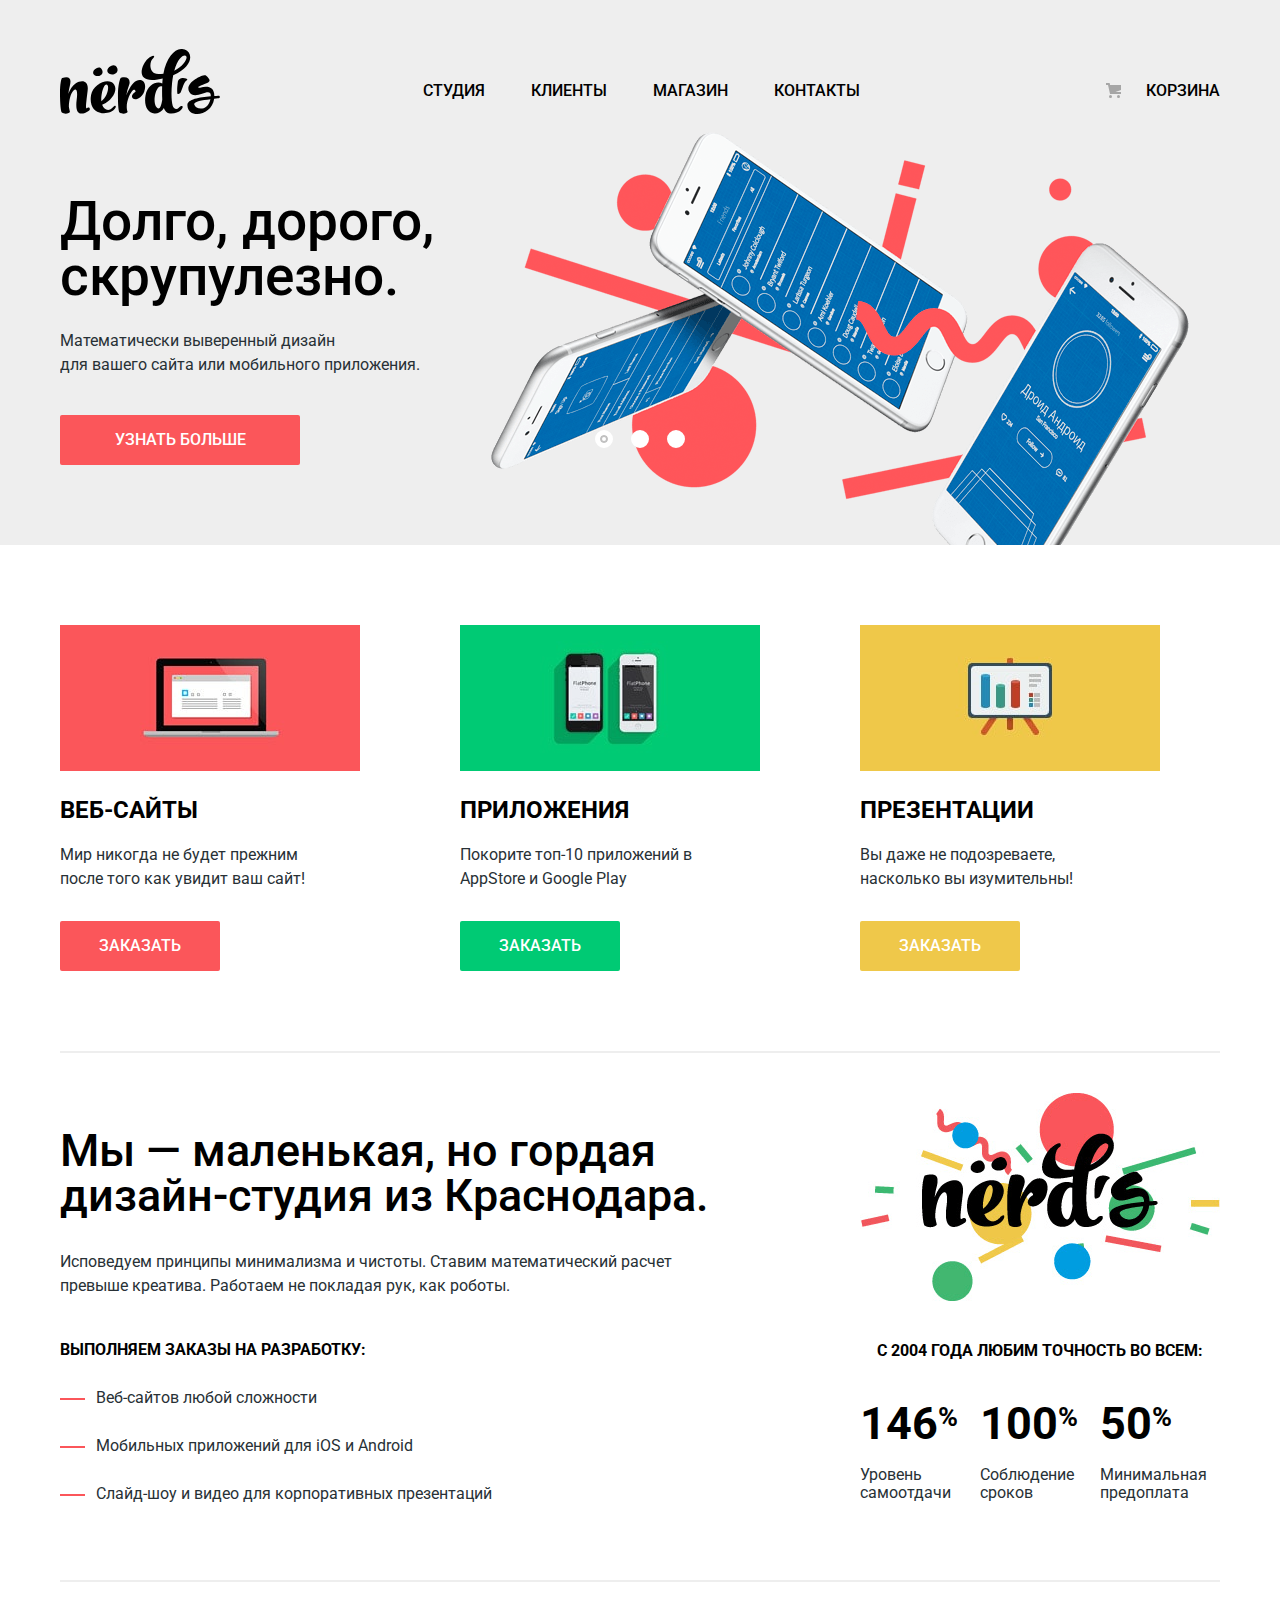
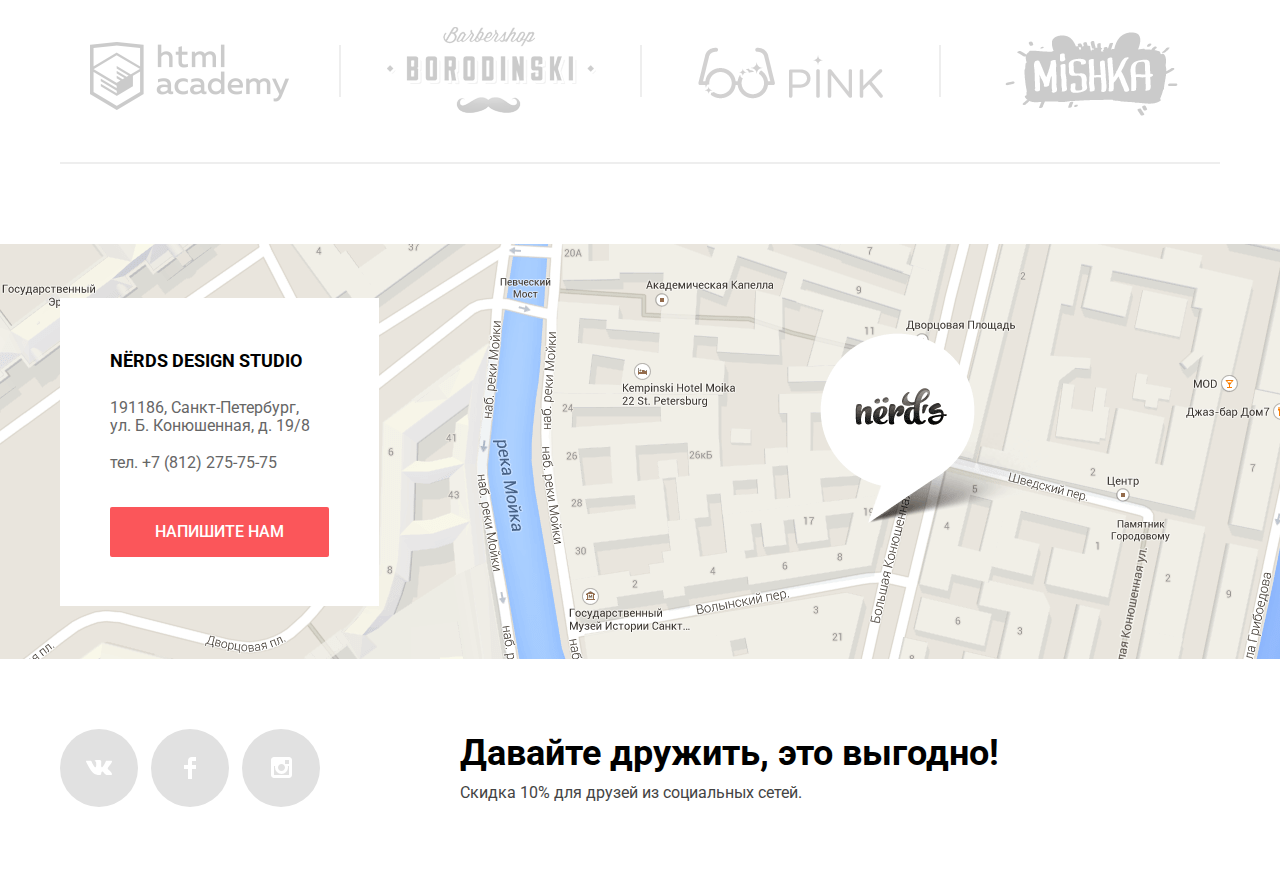
==== commit 91289251: "Доработки (отступы не скачут)" ====
--- a/index.html
+++ b/index.html
@@ -3,9 +3,9 @@
 <head>
 	<meta charset="utf-8">
 	<meta name="format-detection" content="telephone=no">
+	<link href="https://fonts.googleapis.com/css?family=Roboto:400,500,700&amp;subset=cyrillic" rel="stylesheet">	
 	<link href="css/normalize.css" rel="stylesheet">
 	<link href="css/style-min.css" rel="stylesheet">
-	<link href="https://fonts.googleapis.com/css?family=Roboto:400,500,700&amp;subset=cyrillic" rel="stylesheet">
 	<title>Веб-студия «Nёrds»</title>
 </head>
 <body>
@@ -18,7 +18,7 @@
         <li><a href="#">Студия</a></li>
         <li><a href="#">Клиенты</a></li>
         <li><a href="catalog.html">Магазин</a></li>
-        <li><a href="#">Контакты</a></li>            
+        <li><a href="#">Контакты</a></li>
       </ul>
       <a class="cart" href="#">Корзина</a>
 		</nav>
@@ -40,8 +40,7 @@
 		  		<div class="slides">
 			      <div class="slide">
 			      	<h3 class="page-title">Долго, дорого,<br>скрупулезно.</h3>
-			      	<p>Математически выверенный дизайн<br>для вашего сайта или мобильного приложения.
-			      	</p>
+			      	<p>Математически выверенный дизайн<br>для вашего сайта или мобильного приложения.</p>
 			      	<a class="button slide-button" href="#">Узнать больше</a>
 			      </div>
 			      <div class="slide">
--- a/css/style-min.css
+++ b/css/style-min.css
@@ -1 +1 @@
-body,ul{margin:0;padding:0}.button,a{text-transform:uppercase}.button,body{font-size:16px}.cart::before,.promo-left li::before,.services-item::before,.site-navigation-current a::before{content:""}.button,.inner-page .page-title,.promo-right li,.promo-right ul,.slide{box-sizing:border-box}.site-navigation-current a:not([href]),.sort-group-list input:checked+label,.sort-way-list input:checked+label::before{pointer-events:none}body{min-width:1200px;font-family:Roboto,'Myriad Pro',Candara,sans-serif;line-height:24px;font-weight:400;color:#283136;background-color:#fff}a{text-decoration:none}a:hover,button:hover{cursor:pointer}ul{list-style:none}img{max-width:100%;height:auto}.visually-hidden:not(:focus):not(:active),input[type=checkbox].visually-hidden,input[type=radio].visually-hidden{position:absolute;width:1px;height:1px;margin:-1px;border:0;padding:0;white-space:nowrap;clip-path:inset(100%);clip:rect(0 0 0 0);overflow:hidden}.container{width:1160px;margin:0 auto}.button{display:block;min-height:50px;text-align:center;vertical-align:middle;padding:16px 0;line-height:18px;font-weight:500;color:#fff;word-wrap:break-word;border:none;border-radius:2px;background-color:#fb565a}.button:focus,.button:hover{background-color:#e74246}.button:active{color:rgba(255,255,255,.3);box-shadow:inset 0 3px 0 0 rgba(0,1,1,.1);background-color:#d7373b}.main-header{background-color:#eee}.inner-page .main-header{margin-bottom:55px}.main-navigation{display:flex;font-size:16px;line-height:30px;font-weight:500;color:#000}.main-header-logo{min-width:160px;margin-top:49px}.main-header-logo:hover{opacity:.8}.main-header-logo:active{opacity:.3}.site-navigation{display:flex;flex-wrap:wrap;justify-content:center;margin-top:76px;margin-left:180px;margin-right:50px}.cart,.site-navigation a{display:block;color:#000}.site-navigation a{padding:0 23px}.cart:hover,.site-navigation a:hover{color:#fb565a}.cart:active,.site-navigation a:active{color:rgba(0,0,0,.3)}.site-navigation-current a{position:relative}.site-navigation-current a::before{position:absolute;bottom:-5px;right:23px;left:23px;height:2px;background-color:#fb565a}.cart{position:relative;padding-left:40px;margin-top:76px;margin-left:auto}.cart::before{position:absolute;top:7px;left:0;width:15px;height:15px;background-image:url(../img/cart-icon.svg);background-repeat:no-repeat;background-position:0 0}.page-title{font-size:55px;line-height:55px;color:#000;font-weight:500}.promo h3,.services-item h3{font-weight:700;text-transform:uppercase}.inner-page .page-title{min-height:230px;width:100%;margin:0;padding-top:70px;text-align:center}.features{margin-bottom:80px;background-color:#eee}.slider{position:relative;min-height:421px}.slider input[type=radio]{position:absolute;opacity:0}.slider-controls{position:absolute;bottom:105px;left:50%;width:200px;height:10px;margin-left:-100px;text-align:center;z-index:100}.slider-controls label{display:inline-block;width:8px;height:8px;margin:0 7px;background:#fff;border:5px solid #fff;vertical-align:top;border-radius:50%;cursor:pointer}.promo-links a,.services-item::before,.slide{background-repeat:no-repeat}.promo-columns,.promo-links,.services{border-bottom:2px solid #eee}#btn-1:checked~.slider-controls label[for=btn-1],#btn-2:checked~.slider-controls label[for=btn-2],#btn-3:checked~.slider-controls label[for=btn-3]{box-shadow:inset 0 0 0 2px #c1c1c1}.slide{display:none;width:100%;overflow:hidden;padding-top:15px;padding-bottom:80px;background-position:100% 0;background-color:#eee}.slide:nth-child(1){background-image:url(../img/slide1.png)}.slide:nth-child(2){background-image:url(../img/slide2.png)}.slide:nth-child(3){background-image:url(../img/slide3.png)}#btn-1:checked~.slides .slide:nth-child(1),#btn-2:checked~.slides .slide:nth-child(2),#btn-3:checked~.slides .slide:nth-child(3){display:block}.slide .page-title{margin-bottom:25px}.slide p{margin-bottom:38px;max-width:450px}.slide-button{width:240px}.slide-button:focus,.slide-button:hover{background-color:#e74246}.slide-button:active{color:rgba(255,255,255,.3);box-shadow:inset 0 3px 0 0 rgba(0,1,1,.1);background-color:#d7373b}.services-list{display:flex;justify-content:flex-start;padding-bottom:80px}.services-item{margin-right:100px}.services-item::before{display:block;width:300px;height:146px;background-position:0 0}.services-item:nth-child(1)::before{background-color:#fb565a;background-image:url(../img/illustration-1.jpg)}.services-item:nth-child(2)::before{background-color:#00ca74;background-image:url(../img/illustration-2.jpg)}.services-item:nth-child(3)::before{background-color:#efc84a;background-image:url(../img/illustration-3.jpg)}.services-item h3{font-size:24px;line-height:30px;color:#000;margin-bottom:18px}.button-green:active,.button-red:active,.button-yellow:active{color:rgba(255,255,255,.3);box-shadow:inset 0 3px 0 0 rgba(0,1,1,.1)}.services-item p{margin-bottom:30px}.services-item .button{width:160px}.button-red{background-color:#fb565a}.button-red:focus,.button-red:hover{background-color:#e74246}.button-red:active{background-color:#d7373b}.button-green{background-color:#00ca74}.button-green:focus,.button-green:hover{background-color:#00bc6c}.button-green:active{background-color:#00aa62}.button-yellow{background-color:#efc84a}.button-yellow:focus,.button-yellow:hover{background-color:#eab534}.button-yellow:active{background-color:#e5a722}.promo{display:flex;flex-direction:column;justify-content:space-between}.promo h3{font-size:16px;line-height:24px;color:#000}.promo-columns{display:flex;justify-content:space-between;padding-bottom:50px;margin-bottom:45px}.promo-left{width:660px;padding-top:30px}.promo-big{font-size:45px;line-height:45px;color:#000;font-weight:500;margin-bottom:32px}.filter legend,.promo-bold{color:#000;font-weight:700}.promo-big+p{margin-bottom:40px}.promo-left li{position:relative;padding-left:36px;margin:24px 0}.promo-left li::before{position:absolute;top:50%;left:0;width:25px;height:2px;background-color:#fb565a}.promo-right{padding-top:40px;text-align:right}.promo-right h3{padding-top:15px;text-align:center}.promo-right ul{width:360px;padding-top:40px;text-align:left}.promo-right li{display:inline-block;width:33%;vertical-align:top;padding-right:15px;margin-right:-3px}.promo-right li:last-child{padding-right:0}.promo-right p{padding-top:4px;word-wrap:break-word;line-height:18px}.promo-bold{position:relative;padding-right:20px;font-size:45px;line-height:10.06px}.promo-bold::before{content:"%";position:absolute;top:15px;right:0;font-size:27px}.promo-links{padding-bottom:45px}.promo-links ul{display:flex;justify-content:space-between;align-items:center}.promo-links a{display:block;width:240px;height:90px;opacity:.2}.promo-links a:hover{opacity:1}.promo-links a:active{opacity:.1}.promo-links a:focus{outline-color:invert}.promo-links li{position:relative}.promo-links li::before{content:"";width:2px;height:52px;position:absolute;top:18px;background-color:#eee}.filter,.range-filter{width:260px}.promo-links li:nth-child(1)::before{right:-41px}.promo-links li:nth-child(2)::before{right:-35px}.promo-links li:nth-child(3)::before{right:-28px}.promo-links li:nth-child(n+4)::before{display:none}.promo-links .htmlacademy{background-position:30px 15px;background-image:url(../img/logo-htmlacademy.png)}.promo-links .borodinski{background-position:20px 0;background-image:url(../img/logo-borodinski.png)}.promo-links .pink{background-position:25px 20px;background-image:url(../img/logo-pink.png)}.promo-links .Mishka{background-position:25px 5px;background-image:url(../img/logo-Mishka.png)}.filter-input+label::before,.sort-way-list label::before{background-position:0 0;background-repeat:no-repeat;content:""}.catalog-columns{display:flex;justify-content:space-between}.filter fieldset{padding:0;border:none}.filter legend{font-size:18px;line-height:30px;text-transform:uppercase}.filter label{line-height:20px;text-transform:uppercase}.filter-price{margin-bottom:55px}.filter-price legend{padding-bottom:50px}.range-controls{position:relative;height:41px;padding-top:39px;padding-right:20px;padding-left:20px;margin-bottom:15px;border-radius:5px;background-color:#eee}.range-controls .scale{height:2px;background-color:#d7dcde}.range-controls .bar{width:70%;height:2px;background-color:#00ca74}.range-controls .toggle{position:absolute;top:30px;left:0;width:4px;height:4px;cursor:pointer;border:8px solid #fff;border-radius:50%;background-color:#ababab;box-shadow:0 2px 1px 0 #cfcfcf}.range-controls .toggle-min{left:20px}.range-controls .toggle-max{left:165px}.price-controls{position:relative;height:35px;font-size:0}.max-price,.min-price{position:absolute;bottom:0}.min-price{left:0}.max-price{right:0}.price-controls input,.price-controls label{font-family:Roboto,Arial,sans-serif;font-size:16px;line-height:22px;color:#283136}.filter-button,.modal-write .button{font-family:Roboto,'Myriad Pro',Candara,sans-serif}.price-controls input{width:60px;margin-left:10px;padding:8px 10px;text-align:center;border:none;border-radius:5px;background-color:#eee}.filter-options{margin-bottom:35px}.filter-options li{margin:15px 0}.filter-input+label{position:relative;padding-left:35px;line-height:20px;text-transform:none;color:#283136}.filter-input+label::before{position:absolute;top:-3px;left:0;width:25px;height:25px;opacity:.4}.filter-options .filter-input+label:hover,.filter-options .filter-input+label:hover::before,.filter-options .filter-input:checked:focus+label::before,.filter-options .filter-input:checked:hover+label::before,.filter-options .filter-input:focus+label,.filter-options .filter-input:focus+label::before{cursor:pointer;opacity:1;color:#000}.filter-input:disabled+label,.filter-input:disabled+label::before,.filter-input:disabled:hover+label::before{opacity:.3}.filter-grid{margin-bottom:30px}.filter-grid label::before{background-image:url(../img/radio-off.svg)}.filter-grid .filter-input+label:active::before{opacity:1;background-image:url(../img/radio-on.svg)}.filter-grid .filter-input:checked+label::before{opacity:.4;background-image:url(../img/radio-on.svg)}.filter-speciality label::before{width:27px;height:23px;background-image:url(../img/checkbox-off.svg)}.filter-speciality .filter-input+label:active::before{opacity:1;background-image:url(../img/checkbox-on.svg)}.filter-speciality .filter-input:checked+label::before{opacity:.4;background-image:url(../img/checkbox-on.svg)}.filter-button{width:inherit;font-size:16px;line-height:18px;font-weight:500;color:#000;background-color:#eee}.filter-button:hover{background-color:#dfdfdf}.filter-button:active{color:rgba(0,0,0,.3);box-shadow:inset 0 3px 0 0 rgba(0,1,1,.1);background-color:#d5d5d5}.catalog-item-hover h3,.sort-group-list label,.sorting legend{color:#000;text-transform:uppercase}.filter-button:focus{background-color:#eee}.catalog{width:760px}.sorting{margin-bottom:55px}.sorting fieldset{position:relative;border:none;padding:0}.sorting legend{font-size:18px;line-height:18px;font-weight:700;padding-top:5px}.sorting-lists{position:absolute;top:0;right:0;min-width:360px;display:flex;justify-content:space-between}.sorting-lists li{display:inline-block;vertical-align:baseline;margin-right:25px}.sort-group-list label{font-size:14px;line-height:18px;font-weight:400;opacity:.3}.sort-group-list input:hover+label{cursor:pointer;opacity:.6}.sort-group-list input:active+label,.sort-group-list input:checked+label{opacity:1}.sort-way-list label{position:relative;display:block;height:0}.sort-way-list label::before{width:11px;height:10px;position:absolute;right:-27px;top:-8px;opacity:.2}.sort-way-list label[for=sort-desc]::before{background-image:url(../img/icon-down-dir.svg)}.sort-way-list label[for=sort-asc]::before{background-image:url(../img/icon-up-dir.svg)}.sort-way-list input:hover+label::before{cursor:pointer;opacity:.4}.sort-way-list input:active+label::before,.sort-way-list input:checked+label::before{opacity:1}.catalog-list{display:flex;flex-wrap:wrap;width:760px;padding:0;margin:0 0 30px}.catalog-item{width:360px;height:576px;margin-top:40px;margin-right:40px;margin-bottom:33px;position:relative;box-shadow:inset 0 0 0 1px rgba(0,1,1,.1);border-radius:5px 5px 0 0}.catalog-item::before{content:"";position:absolute;top:-40px;left:0;width:360px;height:40px;background-image:url(../img/browser-light.svg)}.catalog-item:nth-child(even){margin-right:0}.catalog-item:hover .catalog-item-hover{display:block}.catalog-item-hover{display:none;height:inherit;position:absolute;top:0;left:0;border-color:rgba(77,77,77,.1);box-shadow:0 5px 15px 0 rgba(0,1,1,.25)}.catalog-item-hover::before{content:"";position:absolute;top:-40px;left:0;width:360px;min-height:40px;background-image:url(../img/browser.svg)}.catalog-item-hover div:first-child{box-sizing:border-box;width:360px;min-height:231px;position:absolute;bottom:0;text-align:center;padding:30px 60px 90px;background-color:#eee}.catalog-item-hover h3{font-size:18px;line-height:30px;font-weight:700;margin:0}.catalog-item-hover p{font-size:16px;line-height:18px;color:#666;font-weight:400;text-align:center}.button-buy{position:absolute;bottom:43px;left:80px;right:80px;min-height:50px;background-color:#fb565a}.footer-contacts,.modal-write{left:50%;box-sizing:border-box}.button-buy:hover{background-color:#e74246}.button-buy:active,.button-buy:focus{color:rgba(255,255,255,.3);box-shadow:inset 0 3px 0 0 rgba(0,1,1,.1);background-color:#d7373b}.pagination-list li{display:inline-block;min-width:50px;vertical-align:top;margin-right:8px}.pagination-list a{display:block;padding:13px 10px;text-align:center;color:#000;line-height:24px;font-weight:500;background-color:#eee;border-radius:3px}.pagination-list a:hover{background-color:#dfdfdf}.pagination-list a:active{color:rgba(0,0,0,.3);box-shadow:inset 0 3px 0 0 rgba(0,1,1,.1);background-color:#d5d5d5}.pagination-current a,.pagination-current a:active,.pagination-current a:hover{pointer-events:none;color:#000;background-color:#fff;box-shadow:inset 0 0 0 3px #dbdbdb;border-radius:2px}.pagination-list .pagination-next{min-width:260px}.main-footer{margin-top:80px}.inner-page .main-footer{margin-top:60px}.footer-map{position:relative;height:415px;background-color:#fff;background-image:url(../img/map.png);background-position:top center;background-repeat:no-repeat}.footer-map iframe{width:100%;height:inherit;border:none}.footer-contacts{position:absolute;top:54px;margin-left:-580px;width:319px;min-height:308px;padding:30px 50px;line-height:18px;color:#666;background-color:#fff}.footer-contacts h3{font-size:18px;line-height:30px;color:#000;font-weight:700;text-transform:uppercase;padding-bottom:5px}.footer-contacts h3+p{padding-bottom:3px}.footer-contacts .button-write{margin-top:35px}.footer-social{display:flex;align-items:center;height:217px}.footer-social ul{display:flex;width:260px;justify-content:space-between;flex-wrap:wrap}.social-button{display:flex;align-items:center;justify-content:center;width:78px;height:78px;border-radius:50%;background-color:#e1e1e1}.social-button:hover{background-color:#e74246}.social-button:active{color:rgba(255,255,255,.3);box-shadow:inset 0 3px 0 0 rgba(0,1,1,.1);background-color:#d7373b}.social-button:active svg{fill-opacity:.3}.footer-social div{box-sizing:border-box;margin-left:140px;margin-top:20px;width:760px}.footer-social b{font-size:36px;line-height:36px;color:#000;font-weight:700}.footer-social p{line-height:22px;color:#444;margin-top:10px}.modal-write{display:none;position:fixed;top:160px;width:960px;margin-left:-480px;padding:30px 100px 84px;font-size:16px;line-height:18px;color:#000;font-weight:400px;box-shadow:0 20px 50px rgba(0,1,1,.75);background-color:#fff;z-index:1000}.modal-write h2{font-size:45px;line-height:45px;font-weight:500;margin-bottom:25px}.write-items{display:flex;justify-content:space-between;margin-bottom:20px}.modal-write label{display:block;color:#000;font-weight:700;margin-bottom:10px}.modal-write input[type=text]{box-sizing:border-box;width:360px}.modal-write input,.modal-write textarea{padding:15px;box-shadow:inset 0 0 0 2px #d7dcde;border-radius:3px;border:none;outline:0}.modal-write textarea{box-sizing:border-box;width:100%;min-height:118px;resize:none;margin-bottom:25px}.modal-write input:hover,.modal-write textarea:hover{box-shadow:inset 0 0 0 2px #b4b9bb}.modal-write input:focus,.modal-write textarea:focus{box-shadow:inset 0 0 0 2px #000}.modal-write input:invalid,.modal-write textarea:invalid{color:#e74246;box-shadow:inset 0 0 0 2px #e74246;background-color:#fff}.modal-write input.modal-invalid,.modal-write textarea.modal-invalid{box-shadow:inset 0 0 0 2px #e74246}.modal-write input::-webkit-input-placeholder{color:rgba(68,68,68,.5)}.modal-write textarea::-webkit-input-placeholder{color:rgba(68,68,68,.5)}.modal-write input::-moz-placeholder{color:rgba(68,68,68,.5)}.modal-write textarea::-moz-input-placeholder{color:rgba(68,68,68,.5)}.modal-write input:-ms-input-placeholder{color:rgba(68,68,68,.5)}.modal-write textarea::-ms-input-placeholder{color:rgba(68,68,68,.5)}.modal-write .button{box-sizing:border-box;height:50px;min-width:260px;text-align:center;vertical-align:middle;text-transform:uppercase;padding:16px 0;font-size:16px;line-height:18px;font-weight:500;color:#fff;border:none;border-radius:2px;background-color:#fb565a}.modal-write .button:focus,.modal-write .button:hover{background-color:#e74246}.modal-write .button:active{color:rgba(255,255,255,.3);box-shadow:inset 0 3px 0 0 rgba(0,1,1,.1);background-color:#d7373b}.modal-close{position:absolute;top:75px;right:103px;width:21px;height:21px;font-size:0;background-color:transparent;border:0;opacity:.3;cursor:pointer;outline:0}.modal-close::after,.modal-close::before{content:"";position:absolute;width:27px;height:5px;background-color:#fb565a}.modal-close::before{transform:rotate(45deg)}.modal-close::after{transform:rotate(-45deg)}.modal-close:focus,.modal-close:hover{opacity:1}.modal-close:active{opacity:.1}@keyframes turnout{0%{transform:translateX(2000px)}70%{transform:translateX(-30px)}100%{transform:translateX(0)}}.modal-show{display:block;animation:turnout .5s}+body{min-width:1200px;margin:0;padding:0;font-family:'Roboto','Myriad Pro','Candara',sans-serif;font-size:16px;line-height:24px;font-weight:400;color:#283136;background-color:#fff}a{text-decoration:none;text-transform:uppercase}a:hover,button:hover{cursor:pointer}img{max-width:100%;height:auto}.visually-hidden:not(:focus):not(:active),input[type=checkbox].visually-hidden,input[type=radio].visually-hidden{position:absolute;width:1px;height:1px;margin:-1px;border:0;padding:0;white-space:nowrap;clip-path:inset(100%);clip:rect(0 0 0 0);overflow:hidden}.container{width:1160px;margin:0 auto}.button{display:block;box-sizing:border-box;min-height:50px;text-align:center;vertical-align:middle;text-transform:uppercase;padding:16px 0;font-size:16px;line-height:18px;font-weight:500;color:#fff;word-wrap:break-word;border:0;border-radius:2px;background-color:#fb565a}.button:focus,.button:hover{background-color:#e74246}.button:active{color:rgba(255,255,255,.3);box-shadow:inset 0 3px 0 0 rgba(0,1,1,.1);background-color:#d7373b}.main-header{background-color:#eee}.inner-page .main-header{margin-bottom:55px}.main-navigation{display:-webkit-box;display:-ms-flexbox;display:-webkit-flex;display:flex;font-size:16px;line-height:30px;font-weight:500;color:#000}.main-header-logo{min-width:160px;margin-top:49px}.main-header-logo:hover{opacity:.8}.main-header-logo:active{opacity:.3}.site-navigation{display:-webkit-box;display:-ms-flexbox;display:-webkit-flex;display:flex;flex-wrap:wrap;justify-content:center;padding:0;list-style:none;margin-top:76px;margin-left:180px;margin-right:50px}.cart,.site-navigation a{display:block;color:#000}.site-navigation a{padding:0 23px}.cart:hover,.site-navigation a:hover{color:#fb565a}.cart:active,.site-navigation a:active{color:rgba(0,0,0,.3)}.site-navigation-current a{position:relative}.site-navigation-current a::before{content:"";position:absolute;bottom:-5px;right:23px;left:23px;height:2px;background-color:#fb565a}.site-navigation-current a:not([href]){pointer-events:none}.cart{position:relative;padding-left:40px;margin-top:76px;margin-left:auto}.cart::before{content:"";position:absolute;top:7px;left:0;width:15px;height:15px;background-image:url(../img/cart-icon.svg);background-repeat:no-repeat;background-position:0 0}.page-title{font-size:55px;line-height:55px;color:#000;font-weight:500}.inner-page .page-title{box-sizing:border-box;min-height:230px;width:100%;margin:0;padding-top:70px;text-align:center}.features{margin-bottom:80px;background-color:#eee}.slider{position:relative;min-height:421px}.slider input[type=radio]{position:absolute;opacity:0}.slider-controls{position:absolute;bottom:105px;left:50%;width:200px;height:10px;margin-left:-100px;text-align:center;z-index:100}.slider-controls label{display:inline-block;width:8px;height:8px;margin:0 7px;background:#fff;border:5px solid #fff;vertical-align:top;border-radius:50%;cursor:pointer}#btn-1:checked~.slider-controls label[for=btn-1],#btn-2:checked~.slider-controls label[for=btn-2],#btn-3:checked~.slider-controls label[for=btn-3]{box-shadow:inset 0 0 0 2px #c1c1c1}.slide{display:none;box-sizing:border-box;width:100%;overflow:hidden;padding-top:15px;padding-bottom:80px;background-repeat:no-repeat;background-position:100% 0;background-color:#eee}.slide:nth-child(1){background-image:url(../img/slide1.png)}.slide:nth-child(2){background-image:url(../img/slide2.png)}.slide:nth-child(3){background-image:url(../img/slide3.png)}#btn-1:checked~.slides .slide:nth-child(1),#btn-2:checked~.slides .slide:nth-child(2),#btn-3:checked~.slides .slide:nth-child(3){display:block}.slide .page-title{margin-bottom:25px}.slide p{margin-bottom:38px;max-width:450px}.slide-button{width:240px}.slide-button:focus,.slide-button:hover{background-color:#e74246}.slide-button:active{color:rgba(255,255,255,.3);box-shadow:inset 0 3px 0 0 rgba(0,1,1,.1);background-color:#d7373b}.services{border-bottom:2px solid #eee}.services-list{display:-webkit-box;display:-ms-flexbox;display:-webkit-flex;display:flex;justify-content:flex-start;list-style:none;margin:0;padding:0 0 80px}.services-item{margin-right:100px}.services-item::before{content:"";display:block;width:300px;height:146px;background-position:0 0;background-repeat:no-repeat}.services-item:nth-child(1)::before{background-color:#fb565a;background-image:url(../img/illustration-1.jpg)}.services-item:nth-child(2)::before{background-color:#00ca74;background-image:url(../img/illustration-2.jpg)}.services-item:nth-child(3)::before{background-color:#efc84a;background-image:url(../img/illustration-3.jpg)}.services-item h3{font-size:24px;line-height:30px;color:#000;font-weight:700;text-transform:uppercase;margin-bottom:18px}.services-item p{margin-bottom:30px}.services-item .button{width:160px}.button-red{background-color:#fb565a}.button-red:focus,.button-red:hover{background-color:#e74246}.button-red:active{color:rgba(255,255,255,.3);box-shadow:inset 0 3px 0 0 rgba(0,1,1,.1);background-color:#d7373b}.button-green{background-color:#00ca74}.button-green:focus,.button-green:hover{background-color:#00bc6c}.button-green:active{color:rgba(255,255,255,.3);box-shadow:inset 0 3px 0 0 rgba(0,1,1,.1);background-color:#00aa62}.button-yellow{background-color:#efc84a}.button-yellow:focus,.button-yellow:hover{background-color:#eab534}.button-yellow:active{color:rgba(255,255,255,.3);box-shadow:inset 0 3px 0 0 rgba(0,1,1,.1);background-color:#e5a722}.promo,.promo-columns{display:-webkit-box;display:-ms-flexbox;display:-webkit-flex;display:flex;justify-content:space-between}.promo{flex-direction:column}.promo ul{list-style:none;margin:0;padding:0}.promo h3{font-size:16px;line-height:24px;font-weight:700;color:#000;text-transform:uppercase}.promo-columns{padding-bottom:50px;margin-bottom:45px;border-bottom:2px solid #eee}.promo-left{width:660px;padding-top:30px}.promo-big{font-size:45px;line-height:45px;color:#000;font-weight:500;margin-bottom:32px}.promo-big+p{margin-bottom:40px}.promo-left li{position:relative;padding-left:36px;margin:24px 0}.promo-left li::before{content:"";position:absolute;top:50%;left:0;width:25px;height:2px;background-color:#fb565a}.promo-right,.promo-right ul{padding-top:40px;text-align:right}.promo-right h3{padding-top:15px;text-align:center}.promo-right ul{box-sizing:border-box;width:360px;text-align:left}.promo-right li{display:inline-block;box-sizing:border-box;width:33%;vertical-align:top;padding-right:15px;margin-right:-3px}.promo-right li:last-child{padding-right:0}.promo-right p{padding-top:4px;word-wrap:break-word;line-height:18px}.promo-bold{position:relative;padding-right:20px;font-size:45px;line-height:10.06px;color:#000;font-weight:700}.promo-bold::before{content:"%";position:absolute;top:15px;right:0;font-size:27px}.promo-links{padding-bottom:45px;border-bottom:2px solid #eee}.promo-links ul{display:-webkit-box;display:-ms-flexbox;display:-webkit-flex;display:flex;justify-content:space-between;align-items:center}.promo-links a{display:block;width:240px;height:90px;opacity:.2;background-repeat:no-repeat}.promo-links a:hover{opacity:1}.promo-links a:active{opacity:.1}.promo-links a:focus{outline-color:invert}.promo-links li{position:relative}.promo-links li::before{content:"";width:2px;height:52px;position:absolute;top:18px;background-color:#eee}.promo-links li:nth-child(1)::before{right:-41px}.promo-links li:nth-child(2)::before{right:-35px}.promo-links li:nth-child(3)::before{right:-28px}.promo-links li:nth-child(n+4)::before{display:none}.promo-links .htmlacademy{background-position:30px 15px;background-image:url(../img/logo-htmlacademy.png)}.promo-links .borodinski{background-position:20px 0;background-image:url(../img/logo-borodinski.png)}.promo-links .pink{background-position:25px 20px;background-image:url(../img/logo-pink.png)}.promo-links .Mishka{background-position:25px 5px;background-image:url(../img/logo-Mishka.png)}.catalog-columns{display:-webkit-box;display:-ms-flexbox;display:-webkit-flex;display:flex;justify-content:space-between}.filter{width:260px}.filter fieldset{padding:0;border:0}.filter legend{font-size:18px;line-height:30px;color:#000;font-weight:700;text-transform:uppercase}.filter label{line-height:20px;text-transform:uppercase}.filter-price{margin-bottom:55px}.filter-price legend{padding-bottom:50px}.range-filter{width:260px}.range-controls{position:relative;height:41px;padding-top:39px;padding-right:20px;padding-left:20px;margin-bottom:15px;border-radius:5px;background-color:#eee}.range-controls .scale{height:2px;background-color:#d7dcde}.range-controls .bar{width:70%;height:2px;background-color:#00ca74}.range-controls .toggle{position:absolute;top:30px;left:0;width:4px;height:4px;cursor:pointer;border:8px solid #fff;border-radius:50%;background-color:#ababab;box-shadow:0 2px 1px 0 #cfcfcf}.range-controls .toggle-min{left:20px}.range-controls .toggle-max{left:165px}.price-controls{position:relative;height:35px;font-size:0}.max-price,.min-price{position:absolute;bottom:0}.min-price{left:0}.max-price{right:0}.price-controls input,.price-controls label{font-family:'Roboto','Arial',sans-serif;font-size:16px;line-height:22px;color:#283136}.price-controls input{width:60px;margin-left:10px;padding:8px 10px;text-align:center;border:0;border-radius:5px;background-color:#eee}.filter-options{margin-bottom:35px}.filter-options ul,.sorting-lists ul{list-style:none;margin:0;padding:0}.filter-options li{margin:15px 0}.filter-input+label{position:relative;padding-left:35px;line-height:20px;text-transform:none;color:#283136}.filter-input+label::before{content:"";position:absolute;top:-3px;left:0;width:25px;height:25px;opacity:.4;background-repeat:no-repeat;background-position:0 0}.filter-options .filter-input+label:hover,.filter-options .filter-input+label:hover::before,.filter-options .filter-input:checked:focus+label::before,.filter-options .filter-input:checked:hover+label::before,.filter-options .filter-input:focus+label,.filter-options .filter-input:focus+label::before{cursor:pointer;opacity:1;color:#000}.filter-input:disabled+label,.filter-input:disabled+label::before,.filter-input:disabled:hover+label::before{opacity:.3}.filter-grid{margin-bottom:30px}.filter-grid label::before{background-image:url(../img/radio-off.svg)}.filter-grid .filter-input+label:active::before{opacity:1;background-image:url(../img/radio-on.svg)}.filter-grid .filter-input:checked+label::before{opacity:.4;background-image:url(../img/radio-on.svg)}.filter-speciality label::before{width:27px;height:23px;background-image:url(../img/checkbox-off.svg)}.filter-speciality .filter-input+label:active::before{opacity:1;background-image:url(../img/checkbox-on.svg)}.filter-speciality .filter-input:checked+label::before{opacity:.4;background-image:url(../img/checkbox-on.svg)}.filter-button{width:inherit;font-family:'Roboto','Myriad Pro','Candara',sans-serif;font-size:16px;line-height:18px;font-weight:500;color:#000;background-color:#eee}.filter-button:hover,.pagination-list a:hover{background-color:#dfdfdf}.filter-button:active,.pagination-list a:active{color:rgba(0,0,0,.3);box-shadow:inset 0 3px 0 0 rgba(0,1,1,.1);background-color:#d5d5d5}.filter-button:focus{background-color:#eee}.catalog{width:760px}.sorting{margin-bottom:55px}.sorting fieldset{position:relative;border:0;padding:0}.sort-group-list label,.sorting legend{line-height:18px;color:#000;text-transform:uppercase}.sorting legend{padding-top:5px;font-size:18px;font-weight:700}.sorting-lists{display:-webkit-box;display:-ms-flexbox;display:-webkit-flex;display:flex;justify-content:space-between;position:absolute;top:0;right:0;min-width:360px}.sorting-lists li{display:inline-block;vertical-align:baseline;margin-right:25px}.sort-group-list label{font-size:14px;font-weight:400;opacity:.3}.sort-group-list input:hover+label{cursor:pointer;opacity:.6}.sort-group-list input:active+label,.sort-group-list input:checked+label{opacity:1}.sort-group-list input:checked+label{pointer-events:none}.sort-way-list label{position:relative;display:block;height:0}.sort-way-list label::before{content:"";width:11px;height:10px;position:absolute;right:-27px;top:-8px;background-repeat:no-repeat;background-position:0 0;opacity:.2}.sort-way-list label[for=sort-desc]::before{background-image:url(../img/icon-down-dir.svg)}.sort-way-list label[for=sort-asc]::before{background-image:url(../img/icon-up-dir.svg)}.sort-way-list input:hover+label::before{cursor:pointer;opacity:.4}.sort-way-list input:active+label::before,.sort-way-list input:checked+label::before{opacity:1}.sort-way-list input:checked+label::before{pointer-events:none}.catalog-list{display:-webkit-box;display:-ms-flexbox;display:-webkit-flex;display:flex;flex-wrap:wrap;list-style:none;width:760px;padding:0;margin:0 0 30px}.catalog-item{width:360px;height:576px;margin-top:40px;margin-right:40px;margin-bottom:33px;position:relative;box-shadow:inset 0 0 0 1px rgba(0,1,1,.1);border-radius:5px 5px 0 0}.catalog-item::before{content:"";position:absolute;top:-40px;left:0;width:360px;height:40px;background-image:url(../img/browser-light.svg)}.catalog-item:nth-child(even){margin-right:0}.catalog-item:hover .catalog-item-hover{display:block}.catalog-item-hover{display:none;height:inherit;position:absolute;top:0;left:0;border-color:rgba(77,77,77,.1);box-shadow:0 5px 15px 0 rgba(0,1,1,.25)}.catalog-item-hover::before{content:"";position:absolute;top:-40px;left:0;width:360px;min-height:40px;background-image:url(../img/browser.svg)}.catalog-item-hover div:first-child{box-sizing:border-box;width:360px;min-height:231px;position:absolute;bottom:0;text-align:center;padding:30px 60px 90px;background-color:#eee}.catalog-item-hover h3{font-size:18px;line-height:30px;color:#000;font-weight:700;text-transform:uppercase;margin:0}.catalog-item-hover p{font-size:16px;line-height:18px;color:#666;font-weight:400;text-align:center}.button-buy{position:absolute;bottom:43px;left:80px;right:80px;min-height:50px;background-color:#fb565a}.button-buy:hover{background-color:#e74246}.button-buy:active,.button-buy:focus{color:rgba(255,255,255,.3);box-shadow:inset 0 3px 0 0 rgba(0,1,1,.1);background-color:#d7373b}.pagination-list{list-style:none;margin:0;padding:0}.pagination-list li{display:inline-block;min-width:50px;vertical-align:top;margin-right:8px}.pagination-list a{display:block;padding:13px 10px;text-align:center;color:#000;line-height:24px;font-weight:500;background-color:#eee;border-radius:3px}.pagination-current a,.pagination-current a:active,.pagination-current a:hover{pointer-events:none;color:#000;background-color:#fff;box-shadow:inset 0 0 0 3px #dbdbdb;border-radius:2px}.pagination-list .pagination-next{min-width:260px}.main-footer{position:relative;margin-top:80px}.inner-page .main-footer{margin-top:60px}.footer-map{height:415px;width:1440px;margin:0 auto;background-color:#e9e5dc;background-image:url(../img/map.png);background-position:top center;background-repeat:no-repeat}.footer-map iframe{position:absolute;left:0;top:0;width:100%;height:inherit;border:0}.footer-contacts{position:absolute;top:54px;left:50%;margin-left:-580px;box-sizing:border-box;width:319px;min-height:308px;padding:30px 50px;line-height:18px;color:#666;background-color:#fff}.footer-contacts h3{font-size:18px;line-height:30px;color:#000;font-weight:700;text-transform:uppercase;padding-bottom:5px}.footer-contacts h3+p{padding-bottom:3px}.footer-contacts .button-write{margin-top:35px}.footer-social{align-items:center;height:217px}.footer-social,.footer-social ul,.social-button{display:-webkit-box;display:-ms-flexbox;display:-webkit-flex;display:flex}.footer-social ul{flex-wrap:wrap;list-style:none;margin:0;padding:0;justify-content:space-between;width:260px}.social-button{align-items:center;justify-content:center;width:78px;height:78px;border-radius:50%;background-color:#e1e1e1}.social-button:hover{background-color:#e74246}.social-button:active{color:rgba(255,255,255,.3);box-shadow:inset 0 3px 0 0 rgba(0,1,1,.1);background-color:#d7373b}.social-button:active svg{fill-opacity:.3}.footer-social div{box-sizing:border-box;margin-left:140px;margin-top:20px;width:760px}.footer-social b{font-size:36px;line-height:36px;color:#000;font-weight:700}.footer-social p{line-height:22px;color:#444;margin-top:10px}.modal-write{display:none;position:fixed;top:160px;left:50%;box-sizing:border-box;width:960px;margin-left:-480px;padding:30px 100px 84px;font-size:16px;line-height:18px;color:#000;font-weight:400px;box-shadow:0 20px 50px rgba(0,1,1,.75);background-color:#fff;z-index:1000}.modal-write h2{font-size:45px;line-height:45px;font-weight:500;margin-bottom:25px}.write-items{display:-webkit-box;display:-ms-flexbox;display:-webkit-flex;display:flex;justify-content:space-between;margin-bottom:20px}.modal-write label{display:block;color:#000;font-weight:700;margin-bottom:10px}.modal-write input[type=text]{box-sizing:border-box;width:360px}.modal-write input,.modal-write textarea{padding:15px;box-shadow:inset 0 0 0 2px #d7dcde;border-radius:3px;border:0;outline:0}.modal-write textarea{box-sizing:border-box;width:100%;min-height:118px;resize:none;margin-bottom:25px}.modal-write input:hover,.modal-write textarea:hover{box-shadow:inset 0 0 0 2px #b4b9bb}.modal-write input:focus,.modal-write textarea:focus{box-shadow:inset 0 0 0 2px #000}.modal-write input:invalid,.modal-write textarea:invalid{color:#e74246;box-shadow:inset 0 0 0 2px #e74246;background-color:#fff}.modal-write input.modal-invalid,.modal-write textarea.modal-invalid{box-shadow:inset 0 0 0 2px #e74246}.modal-write input::-webkit-input-placeholder,.modal-write textarea::-webkit-input-placeholder{color:rgba(68,68,68,.5)}.modal-write input::-moz-placeholder{color:rgba(68,68,68,.5)}.modal-write textarea::-moz-input-placeholder{color:rgba(68,68,68,.5)}.modal-write input:-ms-input-placeholder,.modal-write textarea::-ms-input-placeholder{color:rgba(68,68,68,.5)}.modal-write .button{box-sizing:border-box;height:50px;min-width:260px;text-align:center;vertical-align:middle;text-transform:uppercase;padding:16px 0;font-family:'Roboto','Myriad Pro','Candara',sans-serif;font-size:16px;line-height:18px;font-weight:500;color:#fff;border:0;border-radius:2px;background-color:#fb565a}.modal-write .button:focus,.modal-write .button:hover{background-color:#e74246}.modal-write .button:active{color:rgba(255,255,255,.3);box-shadow:inset 0 3px 0 0 rgba(0,1,1,.1);background-color:#d7373b}.modal-close{position:absolute;top:75px;right:103px;width:21px;height:21px;font-size:0;background-color:transparent;border:0;opacity:.3;cursor:pointer;outline:0}.modal-close::after,.modal-close::before{content:"";position:absolute;width:27px;height:5px;background-color:#fb565a}.modal-close::before{transform:rotate(45deg)}.modal-close::after{transform:rotate(-45deg)}.modal-close:focus,.modal-close:hover{opacity:1}.modal-close:active{opacity:.1}@keyframes turnout{0%{transform:translateX(2000px)}70%{transform:translateX(-30px)}to{transform:translateX(0)}}.modal-show{display:block;animation:turnout .5s}